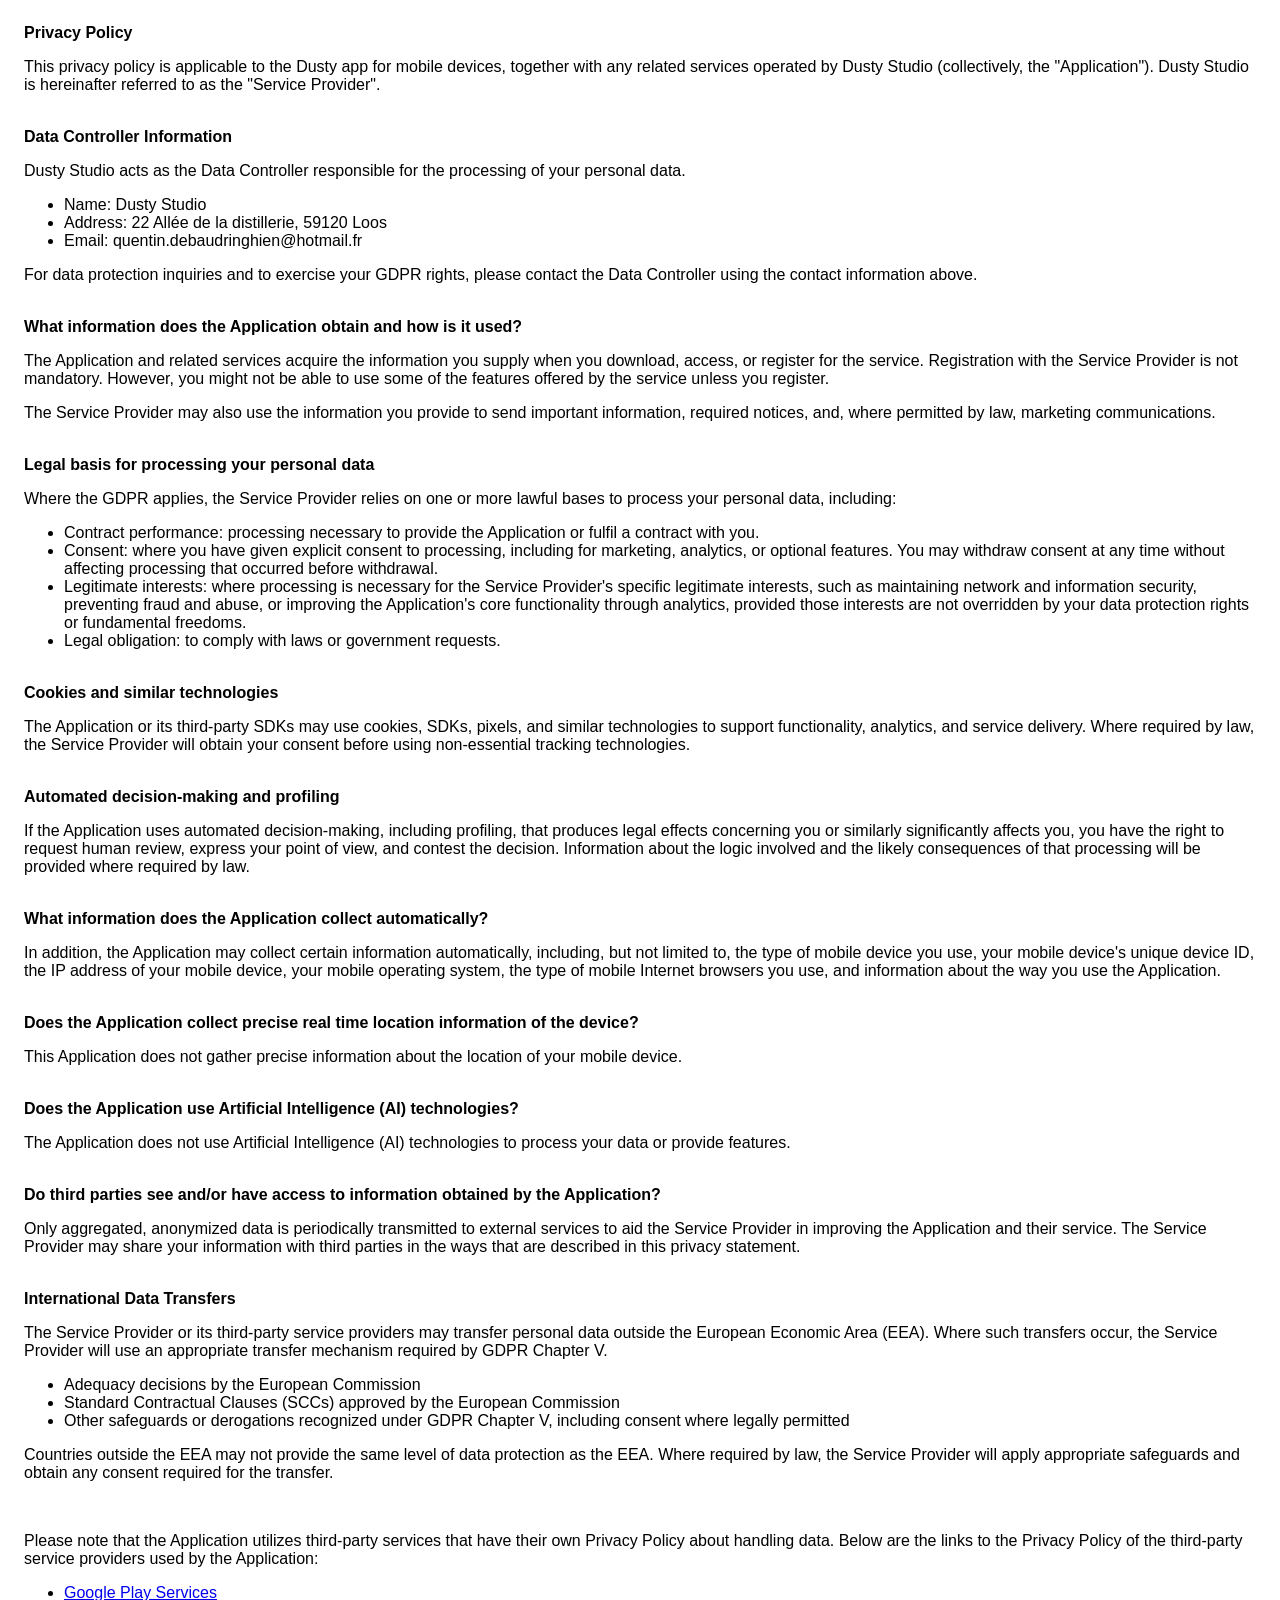
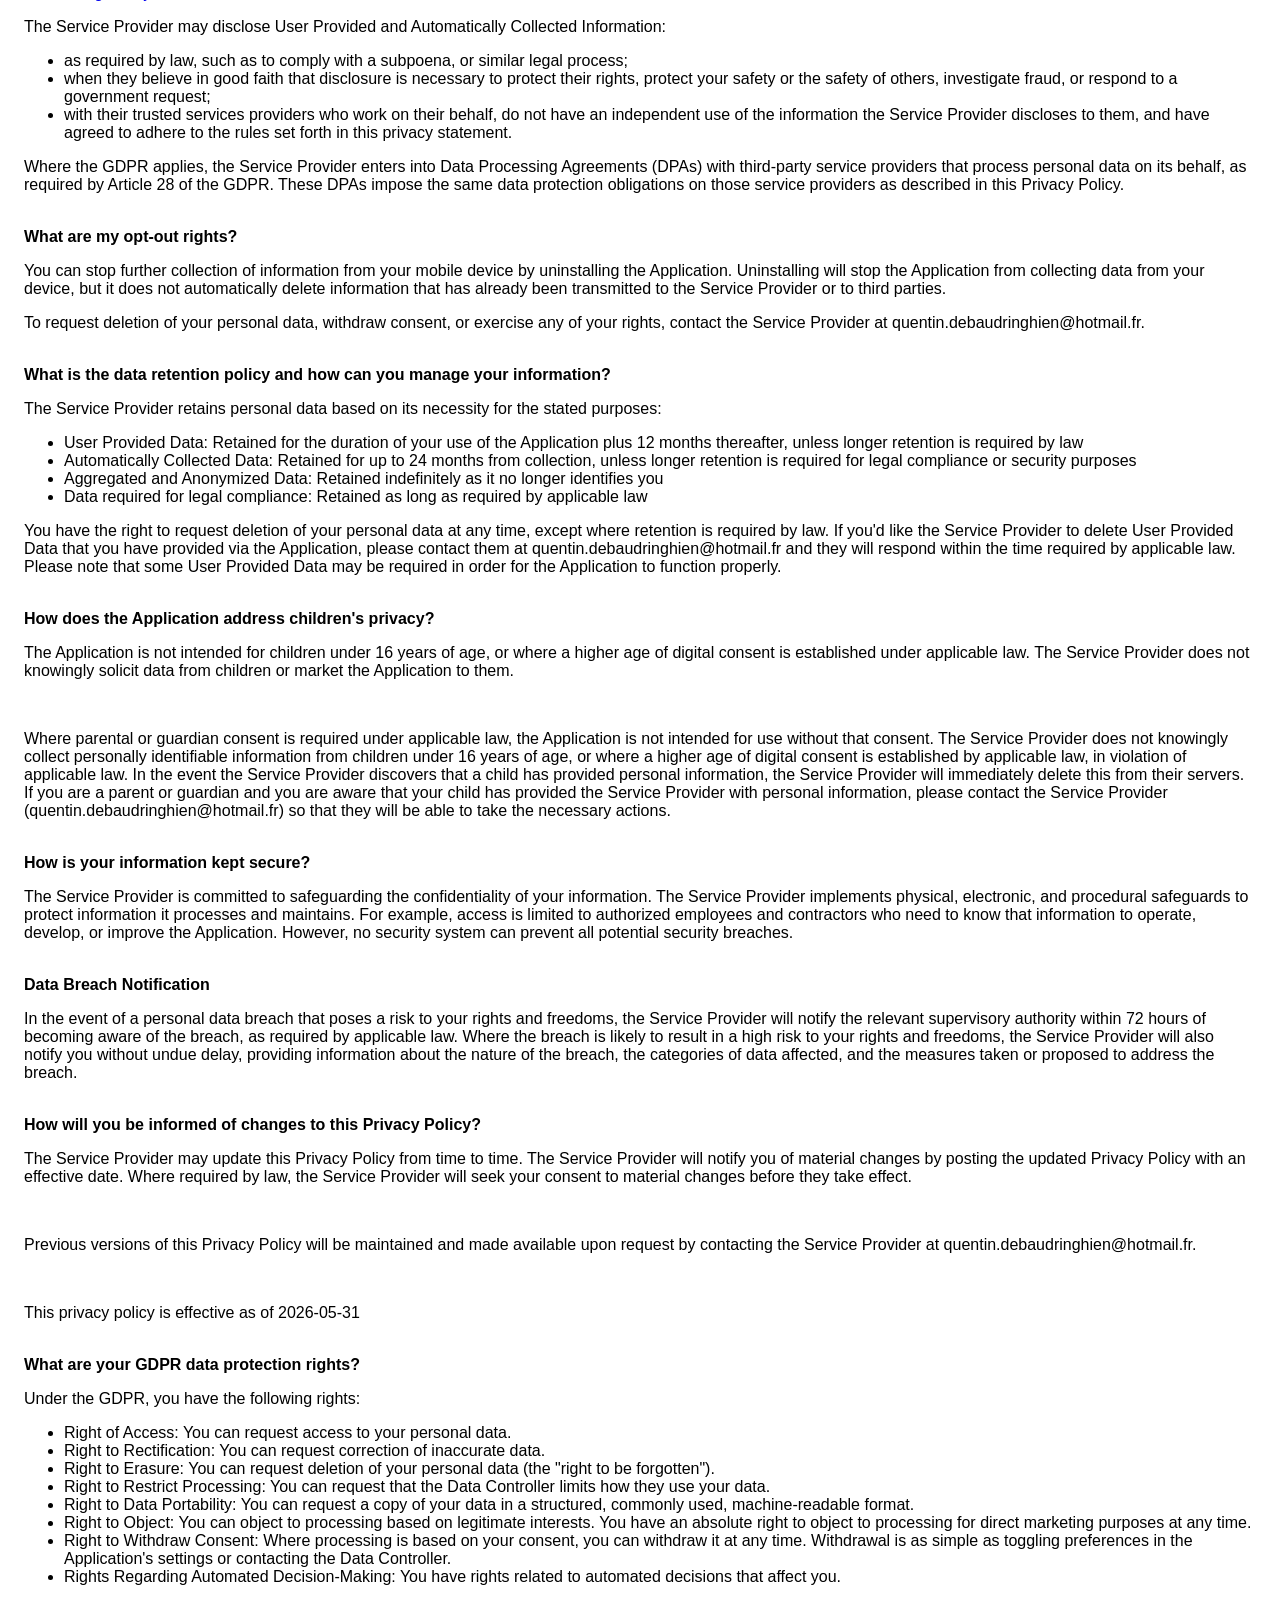
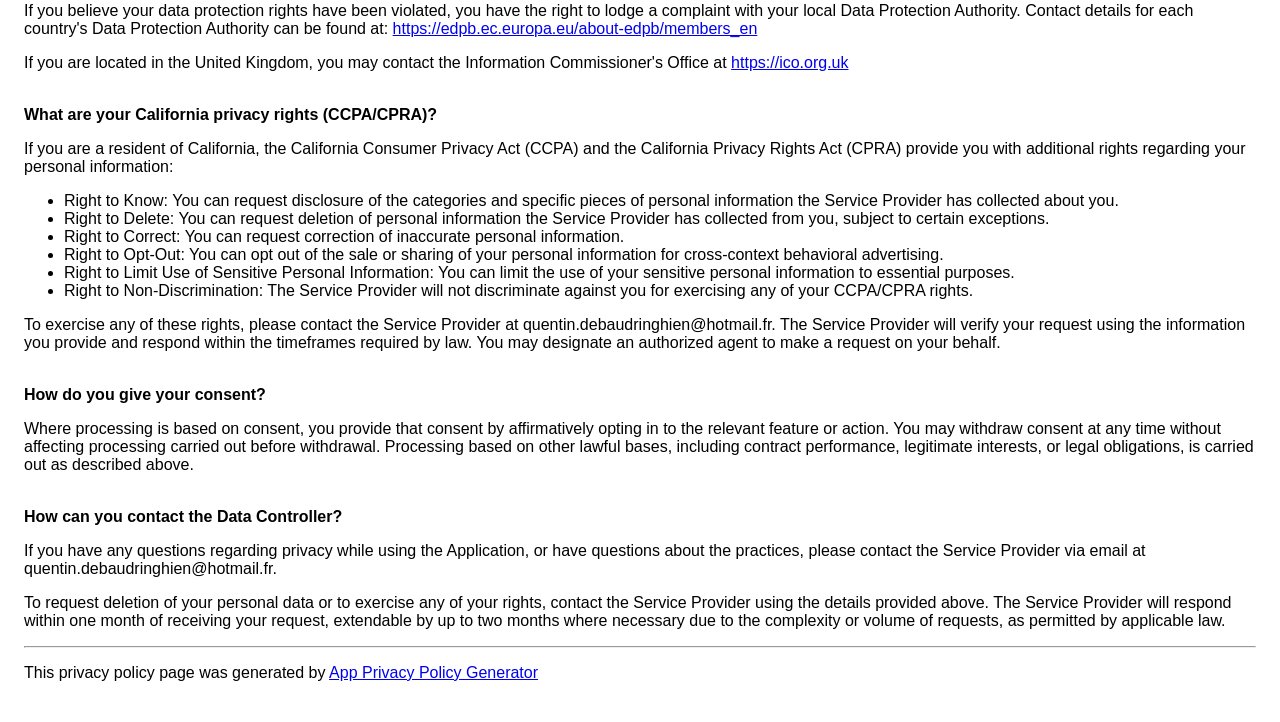
==== privacy-policy.html @ 0e3a7ab8 "Add privacy policy for Dusty app This file contains the privacy policy for the Dusty app, detailing " ====
<!DOCTYPE html>
    <html>
    <head>
      <meta charset='utf-8'>
      <meta name='viewport' content='width=device-width'>
      <title>Privacy Policy</title>
      <style> body { font-family: 'Helvetica Neue', Helvetica, Arial, sans-serif; padding:1em; } </style>
    </head>
    <body>
    <strong>Privacy Policy</strong><p>This privacy policy is applicable to the Dusty app for mobile devices, together with any related services operated by Dusty Studio (collectively, the "Application"). Dusty Studio is hereinafter referred to as the "Service Provider".</p><br><strong>Data Controller Information</strong><p>Dusty Studio acts as the Data Controller responsible for the processing of your personal data.</p><ul><li>Name: Dusty Studio</li><li>Address: 22 Allée de la distillerie, 59120 Loos</li><li>Email: quentin.debaudringhien@hotmail.fr</li></ul><p>For data protection inquiries and to exercise your GDPR rights, please contact the Data Controller using the contact information above.</p><!----><br><strong>What information does the Application obtain and how is it used?</strong><p>The Application and related services acquire the information you supply when you download, access, or register for the service. Registration with the Service Provider is not mandatory. However, you might not be able to use some of the features offered by the service unless you register.</p><p>The Service Provider may also use the information you provide to send important information, required notices, and, where permitted by law, marketing communications.</p><br><strong>Legal basis for processing your personal data</strong><p>Where the GDPR applies, the Service Provider relies on one or more lawful bases to process your personal data, including:</p><ul><li>Contract performance: processing necessary to provide the Application or fulfil a contract with you.</li><li>Consent: where you have given explicit consent to processing, including for marketing, analytics, or optional features. You may withdraw consent at any time without affecting processing that occurred before withdrawal.</li><li>Legitimate interests: where processing is necessary for the Service Provider's specific legitimate interests, such as maintaining network and information security, preventing fraud and abuse, or improving the Application's core functionality through analytics, provided those interests are not overridden by your data protection rights or fundamental freedoms.</li><li>Legal obligation: to comply with laws or government requests.</li></ul><br><strong>Cookies and similar technologies</strong><p>The Application or its third-party SDKs may use cookies, SDKs, pixels, and similar technologies to support functionality, analytics, and service delivery. Where required by law, the Service Provider will obtain your consent before using non-essential tracking technologies.</p><br><strong>Automated decision-making and profiling</strong><p>If the Application uses automated decision-making, including profiling, that produces legal effects concerning you or similarly significantly affects you, you have the right to request human review, express your point of view, and contest the decision. Information about the logic involved and the likely consequences of that processing will be provided where required by law.</p><br><strong>What information does the Application collect automatically?</strong><p>In addition, the Application may collect certain information automatically, including, but not limited to, the type of mobile device you use, your mobile device's unique device ID, the IP address of your mobile device, your mobile operating system, the type of mobile Internet browsers you use, and information about the way you use the Application.</p><br><strong>Does the Application collect precise real time location information of the device?</strong><p>This Application does not gather precise information about the location of your mobile device.</p><!----><br><strong>Does the Application use Artificial Intelligence (AI) technologies?</strong><p>The Application does not use Artificial Intelligence (AI) technologies to process your data or provide features.</p><!----><br><strong>Do third parties see and/or have access to information obtained by the Application?</strong><p>Only aggregated, anonymized data is periodically transmitted to external services to aid the Service Provider in improving the Application and their service. The Service Provider may share your information with third parties in the ways that are described in this privacy statement.</p><br><strong>International Data Transfers</strong><p>The Service Provider or its third-party service providers may transfer personal data outside the European Economic Area (EEA). Where such transfers occur, the Service Provider will use an appropriate transfer mechanism required by GDPR Chapter V.</p><ul><li>Adequacy decisions by the European Commission</li><li>Standard Contractual Clauses (SCCs) approved by the European Commission</li><li>Other safeguards or derogations recognized under GDPR Chapter V, including consent where legally permitted</li></ul><p>Countries outside the EEA may not provide the same level of data protection as the EEA. Where required by law, the Service Provider will apply appropriate safeguards and obtain any consent required for the transfer.</p><div><br><p>Please note that the Application utilizes third-party services that have their own Privacy Policy about handling data. Below are the links to the Privacy Policy of the third-party service providers used by the Application:</p><ul><li><a href="https://www.google.com/policies/privacy/" target="_blank" rel="noopener noreferrer">Google Play Services</a></li></ul></div><p>The Service Provider may disclose User Provided and Automatically Collected Information:</p><ul><li>as required by law, such as to comply with a subpoena, or similar legal process;</li><li>when they believe in good faith that disclosure is necessary to protect their rights, protect your safety or the safety of others, investigate fraud, or respond to a government request;</li><li>with their trusted services providers who work on their behalf, do not have an independent use of the information the Service Provider discloses to them, and have agreed to adhere to the rules set forth in this privacy statement.</li></ul><p></p><p>Where the GDPR applies, the Service Provider enters into Data Processing Agreements (DPAs) with third-party service providers that process personal data on its behalf, as required by Article 28 of the GDPR. These DPAs impose the same data protection obligations on those service providers as described in this Privacy Policy.</p><br><strong>What are my opt-out rights?</strong><div><p>You can stop further collection of information from your mobile device by uninstalling the Application. Uninstalling will stop the Application from collecting data from your device, but it does not automatically delete information that has already been transmitted to the Service Provider or to third parties.</p></div><!----><p>To request deletion of your personal data, withdraw consent, or exercise any of your rights, contact the Service Provider at quentin.debaudringhien@hotmail.fr.</p><br><strong>What is the data retention policy and how can you manage your information?</strong><p>The Service Provider retains personal data based on its necessity for the stated purposes:</p><ul><li>User Provided Data: Retained for the duration of your use of the Application plus 12 months thereafter, unless longer retention is required by law</li><li>Automatically Collected Data: Retained for up to 24 months from collection, unless longer retention is required for legal compliance or security purposes</li><li>Aggregated and Anonymized Data: Retained indefinitely as it no longer identifies you</li><li>Data required for legal compliance: Retained as long as required by applicable law</li></ul><p>You have the right to request deletion of your personal data at any time, except where retention is required by law. If you'd like the Service Provider to delete User Provided Data that you have provided via the Application, please contact them at quentin.debaudringhien@hotmail.fr and they will respond within the time required by applicable law. Please note that some User Provided Data may be required in order for the Application to function properly.</p><br><strong>How does the Application address children's privacy?</strong><p>The Application is not intended for children under 16 years of age, or where a higher age of digital consent is established under applicable law. The Service Provider does not knowingly solicit data from children or market the Application to them.</p><div><br><p>Where parental or guardian consent is required under applicable law, the Application is not intended for use without that consent. The Service Provider does not knowingly collect personally identifiable information from children under 16 years of age, or where a higher age of digital consent is established by applicable law, in violation of applicable law. In the event the Service Provider discovers that a child has provided personal information, the Service Provider will immediately delete this from their servers. If you are a parent or guardian and you are aware that your child has provided the Service Provider with personal information, please contact the Service Provider (quentin.debaudringhien@hotmail.fr) so that they will be able to take the necessary actions.</p></div><br><strong>How is your information kept secure?</strong><p>The Service Provider is committed to safeguarding the confidentiality of your information. The Service Provider implements physical, electronic, and procedural safeguards to protect information it processes and maintains. For example, access is limited to authorized employees and contractors who need to know that information to operate, develop, or improve the Application. However, no security system can prevent all potential security breaches.</p><br><strong>Data Breach Notification</strong><p>In the event of a personal data breach that poses a risk to your rights and freedoms, the Service Provider will notify the relevant supervisory authority within 72 hours of becoming aware of the breach, as required by applicable law. Where the breach is likely to result in a high risk to your rights and freedoms, the Service Provider will also notify you without undue delay, providing information about the nature of the breach, the categories of data affected, and the measures taken or proposed to address the breach.</p><br><strong>How will you be informed of changes to this Privacy Policy?</strong><p>The Service Provider may update this Privacy Policy from time to time. The Service Provider will notify you of material changes by posting the updated Privacy Policy with an effective date. Where required by law, the Service Provider will seek your consent to material changes before they take effect.</p><br><p>Previous versions of this Privacy Policy will be maintained and made available upon request by contacting the Service Provider at quentin.debaudringhien@hotmail.fr.</p><br><p>This privacy policy is effective as of 2026-05-31</p><br><strong>What are your GDPR data protection rights?</strong><p>Under the GDPR, you have the following rights:</p><ul><li>Right of Access: You can request access to your personal data.</li><li>Right to Rectification: You can request correction of inaccurate data.</li><li>Right to Erasure: You can request deletion of your personal data (the "right to be forgotten").</li><li>Right to Restrict Processing: You can request that the Data Controller limits how they use your data.</li><li>Right to Data Portability: You can request a copy of your data in a structured, commonly used, machine-readable format.</li><li>Right to Object: You can object to processing based on legitimate interests. You have an absolute right to object to processing for direct marketing purposes at any time.</li><li>Right to Withdraw Consent: Where processing is based on your consent, you can withdraw it at any time. Withdrawal is as simple as toggling preferences in the Application's settings or contacting the Data Controller.</li><li>Rights Regarding Automated Decision-Making: You have rights related to automated decisions that affect you.</li></ul><p>If you believe your data protection rights have been violated, you have the right to lodge a complaint with your local Data Protection Authority. Contact details for each country's Data Protection Authority can be found at: <a href="https://edpb.ec.europa.eu/about-edpb/members_en" target="_blank" rel="noopener noreferrer">https://edpb.ec.europa.eu/about-edpb/members_en</a></p><p>If you are located in the United Kingdom, you may contact the Information Commissioner's Office at <a href="https://ico.org.uk" target="_blank" rel="noopener noreferrer">https://ico.org.uk</a></p><br><strong>What are your California privacy rights (CCPA/CPRA)?</strong><p>If you are a resident of California, the California Consumer Privacy Act (CCPA) and the California Privacy Rights Act (CPRA) provide you with additional rights regarding your personal information:</p><ul><li>Right to Know: You can request disclosure of the categories and specific pieces of personal information the Service Provider has collected about you.</li><li>Right to Delete: You can request deletion of personal information the Service Provider has collected from you, subject to certain exceptions.</li><li>Right to Correct: You can request correction of inaccurate personal information.</li><li>Right to Opt-Out: You can opt out of the sale or sharing of your personal information for cross-context behavioral advertising.</li><li>Right to Limit Use of Sensitive Personal Information: You can limit the use of your sensitive personal information to essential purposes.</li><li>Right to Non-Discrimination: The Service Provider will not discriminate against you for exercising any of your CCPA/CPRA rights.</li></ul><p>To exercise any of these rights, please contact the Service Provider at quentin.debaudringhien@hotmail.fr. The Service Provider will verify your request using the information you provide and respond within the timeframes required by law. You may designate an authorized agent to make a request on your behalf.</p><br><strong>How do you give your consent?</strong><p>Where processing is based on consent, you provide that consent by affirmatively opting in to the relevant feature or action. You may withdraw consent at any time without affecting processing carried out before withdrawal. Processing based on other lawful bases, including contract performance, legitimate interests, or legal obligations, is carried out as described above.</p><br><strong>How can you contact the Data Controller?</strong><p>If you have any questions regarding privacy while using the Application, or have questions about the practices, please contact the Service Provider via email at quentin.debaudringhien@hotmail.fr.</p><p>To request deletion of your personal data or to exercise any of your rights, contact the Service Provider using the details provided above. The Service Provider will respond within one month of receiving your request, extendable by up to two months where necessary due to the complexity or volume of requests, as permitted by applicable law.</p><hr><p>This privacy policy page was generated by <a href="https://app-privacy-policy-generator.nisrulz.com/" target="_blank" rel="noopener noreferrer">App Privacy Policy Generator</a></p>
    </body>
    </html>
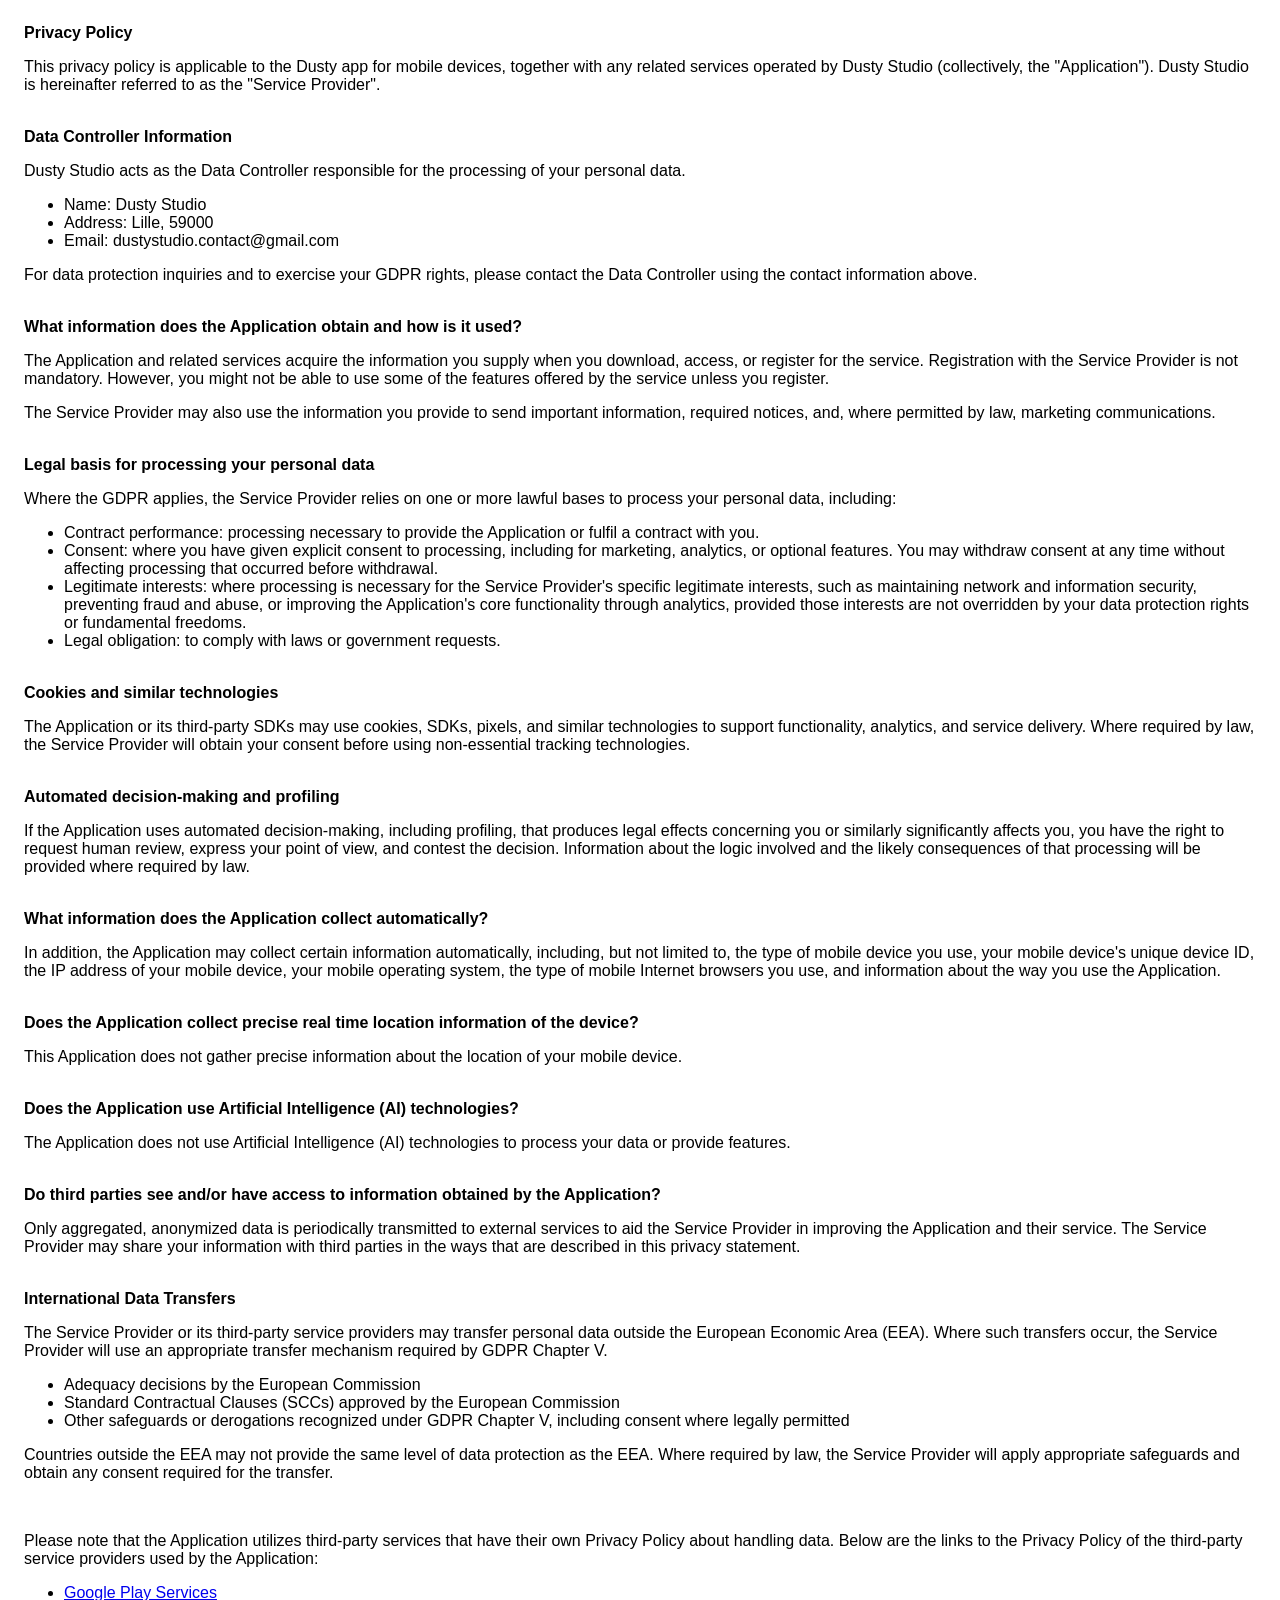
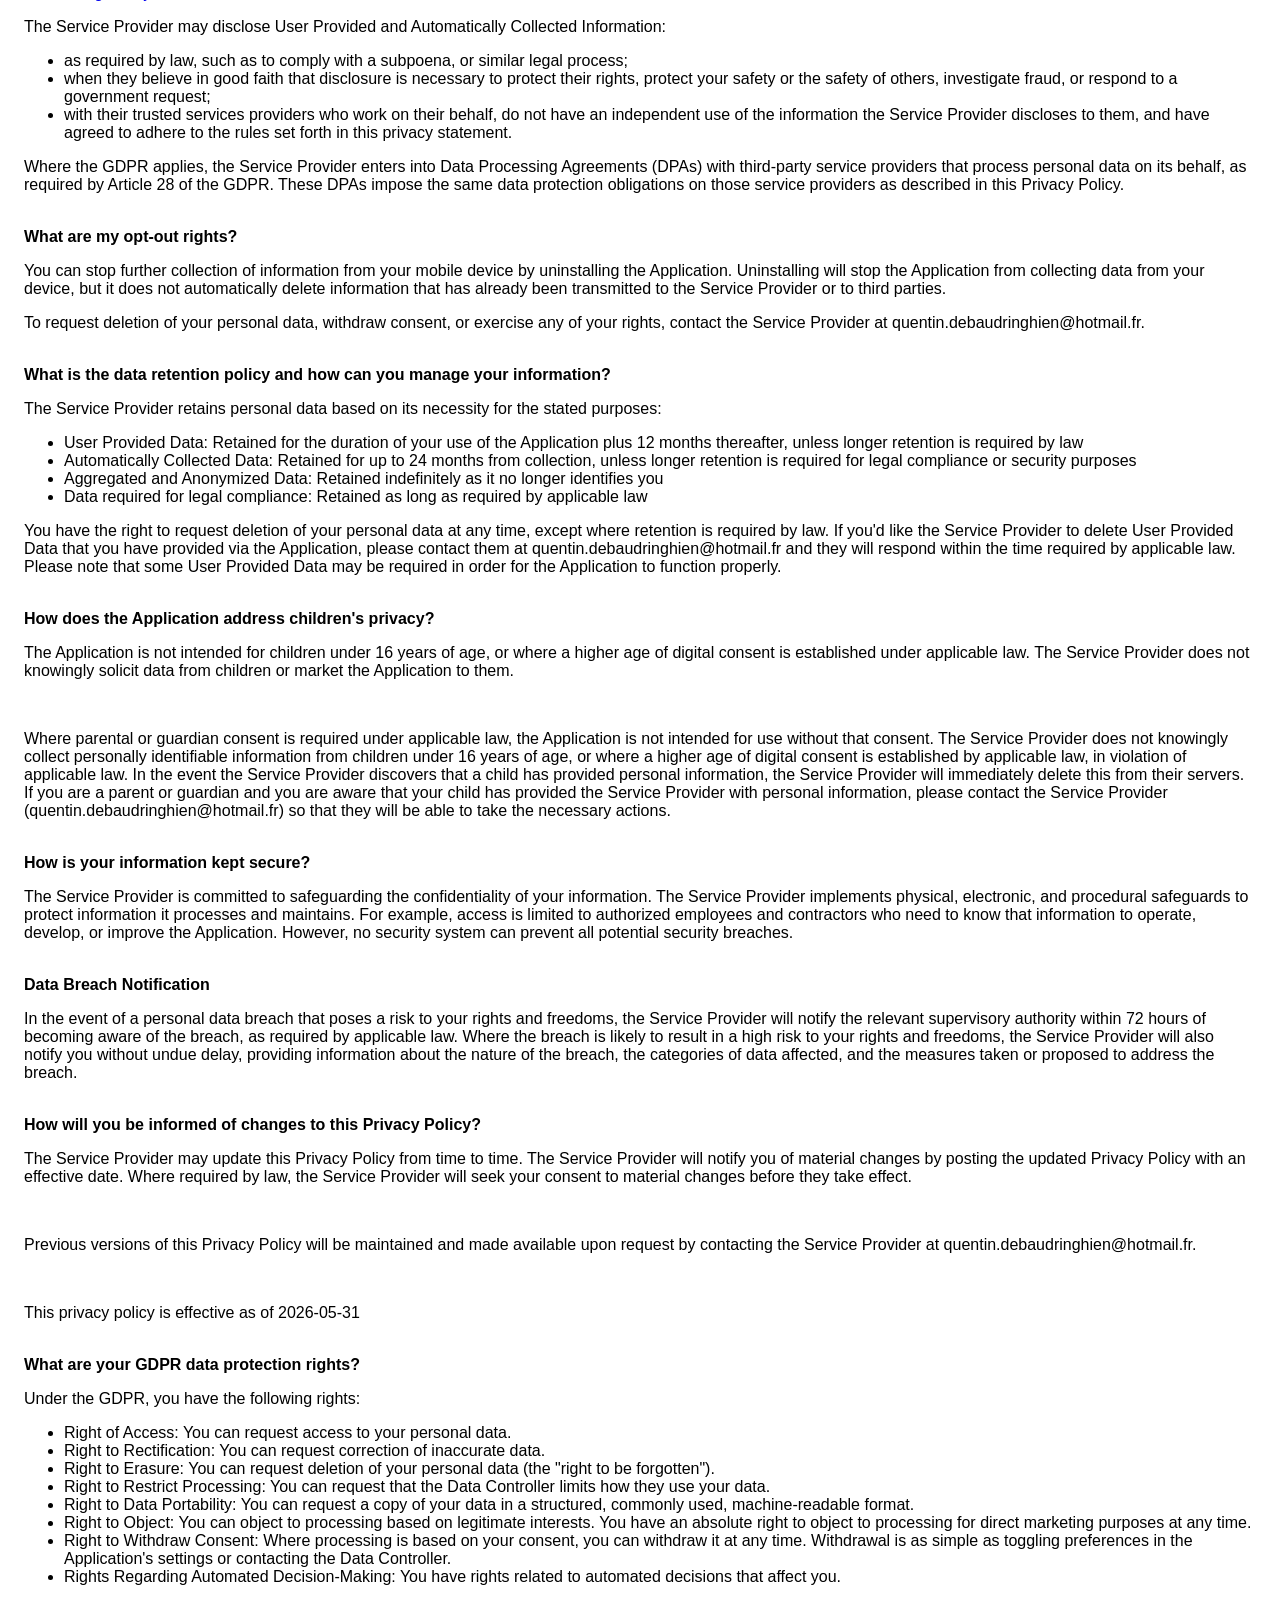
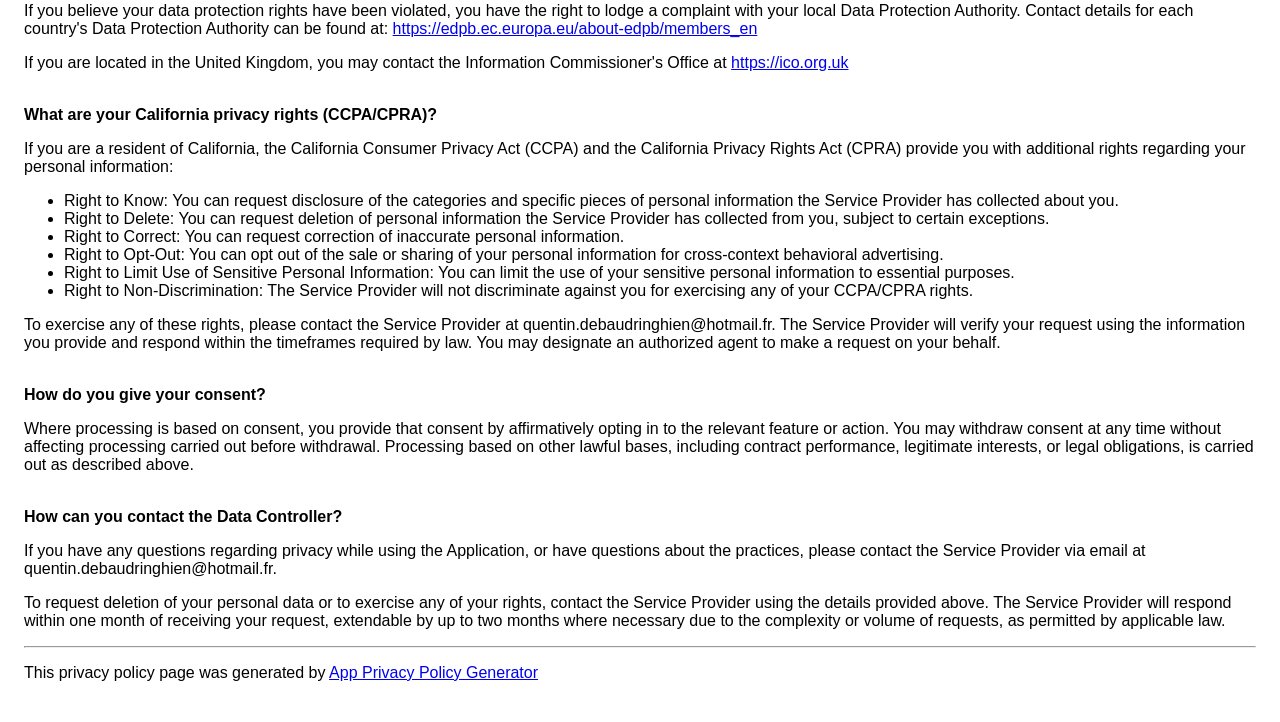
==== commit ad4cac23: "Update contact information in privacy policy" ====
--- a/privacy-policy.html
+++ b/privacy-policy.html
@@ -7,7 +7,7 @@
       <style> body { font-family: 'Helvetica Neue', Helvetica, Arial, sans-serif; padding:1em; } </style>
     </head>
     <body>
-    <strong>Privacy Policy</strong><p>This privacy policy is applicable to the Dusty app for mobile devices, together with any related services operated by Dusty Studio (collectively, the "Application"). Dusty Studio is hereinafter referred to as the "Service Provider".</p><br><strong>Data Controller Information</strong><p>Dusty Studio acts as the Data Controller responsible for the processing of your personal data.</p><ul><li>Name: Dusty Studio</li><li>Address: 22 Allée de la distillerie, 59120 Loos</li><li>Email: quentin.debaudringhien@hotmail.fr</li></ul><p>For data protection inquiries and to exercise your GDPR rights, please contact the Data Controller using the contact information above.</p><!----><br><strong>What information does the Application obtain and how is it used?</strong><p>The Application and related services acquire the information you supply when you download, access, or register for the service. Registration with the Service Provider is not mandatory. However, you might not be able to use some of the features offered by the service unless you register.</p><p>The Service Provider may also use the information you provide to send important information, required notices, and, where permitted by law, marketing communications.</p><br><strong>Legal basis for processing your personal data</strong><p>Where the GDPR applies, the Service Provider relies on one or more lawful bases to process your personal data, including:</p><ul><li>Contract performance: processing necessary to provide the Application or fulfil a contract with you.</li><li>Consent: where you have given explicit consent to processing, including for marketing, analytics, or optional features. You may withdraw consent at any time without affecting processing that occurred before withdrawal.</li><li>Legitimate interests: where processing is necessary for the Service Provider's specific legitimate interests, such as maintaining network and information security, preventing fraud and abuse, or improving the Application's core functionality through analytics, provided those interests are not overridden by your data protection rights or fundamental freedoms.</li><li>Legal obligation: to comply with laws or government requests.</li></ul><br><strong>Cookies and similar technologies</strong><p>The Application or its third-party SDKs may use cookies, SDKs, pixels, and similar technologies to support functionality, analytics, and service delivery. Where required by law, the Service Provider will obtain your consent before using non-essential tracking technologies.</p><br><strong>Automated decision-making and profiling</strong><p>If the Application uses automated decision-making, including profiling, that produces legal effects concerning you or similarly significantly affects you, you have the right to request human review, express your point of view, and contest the decision. Information about the logic involved and the likely consequences of that processing will be provided where required by law.</p><br><strong>What information does the Application collect automatically?</strong><p>In addition, the Application may collect certain information automatically, including, but not limited to, the type of mobile device you use, your mobile device's unique device ID, the IP address of your mobile device, your mobile operating system, the type of mobile Internet browsers you use, and information about the way you use the Application.</p><br><strong>Does the Application collect precise real time location information of the device?</strong><p>This Application does not gather precise information about the location of your mobile device.</p><!----><br><strong>Does the Application use Artificial Intelligence (AI) technologies?</strong><p>The Application does not use Artificial Intelligence (AI) technologies to process your data or provide features.</p><!----><br><strong>Do third parties see and/or have access to information obtained by the Application?</strong><p>Only aggregated, anonymized data is periodically transmitted to external services to aid the Service Provider in improving the Application and their service. The Service Provider may share your information with third parties in the ways that are described in this privacy statement.</p><br><strong>International Data Transfers</strong><p>The Service Provider or its third-party service providers may transfer personal data outside the European Economic Area (EEA). Where such transfers occur, the Service Provider will use an appropriate transfer mechanism required by GDPR Chapter V.</p><ul><li>Adequacy decisions by the European Commission</li><li>Standard Contractual Clauses (SCCs) approved by the European Commission</li><li>Other safeguards or derogations recognized under GDPR Chapter V, including consent where legally permitted</li></ul><p>Countries outside the EEA may not provide the same level of data protection as the EEA. Where required by law, the Service Provider will apply appropriate safeguards and obtain any consent required for the transfer.</p><div><br><p>Please note that the Application utilizes third-party services that have their own Privacy Policy about handling data. Below are the links to the Privacy Policy of the third-party service providers used by the Application:</p><ul><li><a href="https://www.google.com/policies/privacy/" target="_blank" rel="noopener noreferrer">Google Play Services</a></li></ul></div><p>The Service Provider may disclose User Provided and Automatically Collected Information:</p><ul><li>as required by law, such as to comply with a subpoena, or similar legal process;</li><li>when they believe in good faith that disclosure is necessary to protect their rights, protect your safety or the safety of others, investigate fraud, or respond to a government request;</li><li>with their trusted services providers who work on their behalf, do not have an independent use of the information the Service Provider discloses to them, and have agreed to adhere to the rules set forth in this privacy statement.</li></ul><p></p><p>Where the GDPR applies, the Service Provider enters into Data Processing Agreements (DPAs) with third-party service providers that process personal data on its behalf, as required by Article 28 of the GDPR. These DPAs impose the same data protection obligations on those service providers as described in this Privacy Policy.</p><br><strong>What are my opt-out rights?</strong><div><p>You can stop further collection of information from your mobile device by uninstalling the Application. Uninstalling will stop the Application from collecting data from your device, but it does not automatically delete information that has already been transmitted to the Service Provider or to third parties.</p></div><!----><p>To request deletion of your personal data, withdraw consent, or exercise any of your rights, contact the Service Provider at quentin.debaudringhien@hotmail.fr.</p><br><strong>What is the data retention policy and how can you manage your information?</strong><p>The Service Provider retains personal data based on its necessity for the stated purposes:</p><ul><li>User Provided Data: Retained for the duration of your use of the Application plus 12 months thereafter, unless longer retention is required by law</li><li>Automatically Collected Data: Retained for up to 24 months from collection, unless longer retention is required for legal compliance or security purposes</li><li>Aggregated and Anonymized Data: Retained indefinitely as it no longer identifies you</li><li>Data required for legal compliance: Retained as long as required by applicable law</li></ul><p>You have the right to request deletion of your personal data at any time, except where retention is required by law. If you'd like the Service Provider to delete User Provided Data that you have provided via the Application, please contact them at quentin.debaudringhien@hotmail.fr and they will respond within the time required by applicable law. Please note that some User Provided Data may be required in order for the Application to function properly.</p><br><strong>How does the Application address children's privacy?</strong><p>The Application is not intended for children under 16 years of age, or where a higher age of digital consent is established under applicable law. The Service Provider does not knowingly solicit data from children or market the Application to them.</p><div><br><p>Where parental or guardian consent is required under applicable law, the Application is not intended for use without that consent. The Service Provider does not knowingly collect personally identifiable information from children under 16 years of age, or where a higher age of digital consent is established by applicable law, in violation of applicable law. In the event the Service Provider discovers that a child has provided personal information, the Service Provider will immediately delete this from their servers. If you are a parent or guardian and you are aware that your child has provided the Service Provider with personal information, please contact the Service Provider (quentin.debaudringhien@hotmail.fr) so that they will be able to take the necessary actions.</p></div><br><strong>How is your information kept secure?</strong><p>The Service Provider is committed to safeguarding the confidentiality of your information. The Service Provider implements physical, electronic, and procedural safeguards to protect information it processes and maintains. For example, access is limited to authorized employees and contractors who need to know that information to operate, develop, or improve the Application. However, no security system can prevent all potential security breaches.</p><br><strong>Data Breach Notification</strong><p>In the event of a personal data breach that poses a risk to your rights and freedoms, the Service Provider will notify the relevant supervisory authority within 72 hours of becoming aware of the breach, as required by applicable law. Where the breach is likely to result in a high risk to your rights and freedoms, the Service Provider will also notify you without undue delay, providing information about the nature of the breach, the categories of data affected, and the measures taken or proposed to address the breach.</p><br><strong>How will you be informed of changes to this Privacy Policy?</strong><p>The Service Provider may update this Privacy Policy from time to time. The Service Provider will notify you of material changes by posting the updated Privacy Policy with an effective date. Where required by law, the Service Provider will seek your consent to material changes before they take effect.</p><br><p>Previous versions of this Privacy Policy will be maintained and made available upon request by contacting the Service Provider at quentin.debaudringhien@hotmail.fr.</p><br><p>This privacy policy is effective as of 2026-05-31</p><br><strong>What are your GDPR data protection rights?</strong><p>Under the GDPR, you have the following rights:</p><ul><li>Right of Access: You can request access to your personal data.</li><li>Right to Rectification: You can request correction of inaccurate data.</li><li>Right to Erasure: You can request deletion of your personal data (the "right to be forgotten").</li><li>Right to Restrict Processing: You can request that the Data Controller limits how they use your data.</li><li>Right to Data Portability: You can request a copy of your data in a structured, commonly used, machine-readable format.</li><li>Right to Object: You can object to processing based on legitimate interests. You have an absolute right to object to processing for direct marketing purposes at any time.</li><li>Right to Withdraw Consent: Where processing is based on your consent, you can withdraw it at any time. Withdrawal is as simple as toggling preferences in the Application's settings or contacting the Data Controller.</li><li>Rights Regarding Automated Decision-Making: You have rights related to automated decisions that affect you.</li></ul><p>If you believe your data protection rights have been violated, you have the right to lodge a complaint with your local Data Protection Authority. Contact details for each country's Data Protection Authority can be found at: <a href="https://edpb.ec.europa.eu/about-edpb/members_en" target="_blank" rel="noopener noreferrer">https://edpb.ec.europa.eu/about-edpb/members_en</a></p><p>If you are located in the United Kingdom, you may contact the Information Commissioner's Office at <a href="https://ico.org.uk" target="_blank" rel="noopener noreferrer">https://ico.org.uk</a></p><br><strong>What are your California privacy rights (CCPA/CPRA)?</strong><p>If you are a resident of California, the California Consumer Privacy Act (CCPA) and the California Privacy Rights Act (CPRA) provide you with additional rights regarding your personal information:</p><ul><li>Right to Know: You can request disclosure of the categories and specific pieces of personal information the Service Provider has collected about you.</li><li>Right to Delete: You can request deletion of personal information the Service Provider has collected from you, subject to certain exceptions.</li><li>Right to Correct: You can request correction of inaccurate personal information.</li><li>Right to Opt-Out: You can opt out of the sale or sharing of your personal information for cross-context behavioral advertising.</li><li>Right to Limit Use of Sensitive Personal Information: You can limit the use of your sensitive personal information to essential purposes.</li><li>Right to Non-Discrimination: The Service Provider will not discriminate against you for exercising any of your CCPA/CPRA rights.</li></ul><p>To exercise any of these rights, please contact the Service Provider at quentin.debaudringhien@hotmail.fr. The Service Provider will verify your request using the information you provide and respond within the timeframes required by law. You may designate an authorized agent to make a request on your behalf.</p><br><strong>How do you give your consent?</strong><p>Where processing is based on consent, you provide that consent by affirmatively opting in to the relevant feature or action. You may withdraw consent at any time without affecting processing carried out before withdrawal. Processing based on other lawful bases, including contract performance, legitimate interests, or legal obligations, is carried out as described above.</p><br><strong>How can you contact the Data Controller?</strong><p>If you have any questions regarding privacy while using the Application, or have questions about the practices, please contact the Service Provider via email at quentin.debaudringhien@hotmail.fr.</p><p>To request deletion of your personal data or to exercise any of your rights, contact the Service Provider using the details provided above. The Service Provider will respond within one month of receiving your request, extendable by up to two months where necessary due to the complexity or volume of requests, as permitted by applicable law.</p><hr><p>This privacy policy page was generated by <a href="https://app-privacy-policy-generator.nisrulz.com/" target="_blank" rel="noopener noreferrer">App Privacy Policy Generator</a></p>
+    <strong>Privacy Policy</strong><p>This privacy policy is applicable to the Dusty app for mobile devices, together with any related services operated by Dusty Studio (collectively, the "Application"). Dusty Studio is hereinafter referred to as the "Service Provider".</p><br><strong>Data Controller Information</strong><p>Dusty Studio acts as the Data Controller responsible for the processing of your personal data.</p><ul><li>Name: Dusty Studio</li><li>Address: Lille, 59000</li><li>Email: dustystudio.contact@gmail.com</li></ul><p>For data protection inquiries and to exercise your GDPR rights, please contact the Data Controller using the contact information above.</p><!----><br><strong>What information does the Application obtain and how is it used?</strong><p>The Application and related services acquire the information you supply when you download, access, or register for the service. Registration with the Service Provider is not mandatory. However, you might not be able to use some of the features offered by the service unless you register.</p><p>The Service Provider may also use the information you provide to send important information, required notices, and, where permitted by law, marketing communications.</p><br><strong>Legal basis for processing your personal data</strong><p>Where the GDPR applies, the Service Provider relies on one or more lawful bases to process your personal data, including:</p><ul><li>Contract performance: processing necessary to provide the Application or fulfil a contract with you.</li><li>Consent: where you have given explicit consent to processing, including for marketing, analytics, or optional features. You may withdraw consent at any time without affecting processing that occurred before withdrawal.</li><li>Legitimate interests: where processing is necessary for the Service Provider's specific legitimate interests, such as maintaining network and information security, preventing fraud and abuse, or improving the Application's core functionality through analytics, provided those interests are not overridden by your data protection rights or fundamental freedoms.</li><li>Legal obligation: to comply with laws or government requests.</li></ul><br><strong>Cookies and similar technologies</strong><p>The Application or its third-party SDKs may use cookies, SDKs, pixels, and similar technologies to support functionality, analytics, and service delivery. Where required by law, the Service Provider will obtain your consent before using non-essential tracking technologies.</p><br><strong>Automated decision-making and profiling</strong><p>If the Application uses automated decision-making, including profiling, that produces legal effects concerning you or similarly significantly affects you, you have the right to request human review, express your point of view, and contest the decision. Information about the logic involved and the likely consequences of that processing will be provided where required by law.</p><br><strong>What information does the Application collect automatically?</strong><p>In addition, the Application may collect certain information automatically, including, but not limited to, the type of mobile device you use, your mobile device's unique device ID, the IP address of your mobile device, your mobile operating system, the type of mobile Internet browsers you use, and information about the way you use the Application.</p><br><strong>Does the Application collect precise real time location information of the device?</strong><p>This Application does not gather precise information about the location of your mobile device.</p><!----><br><strong>Does the Application use Artificial Intelligence (AI) technologies?</strong><p>The Application does not use Artificial Intelligence (AI) technologies to process your data or provide features.</p><!----><br><strong>Do third parties see and/or have access to information obtained by the Application?</strong><p>Only aggregated, anonymized data is periodically transmitted to external services to aid the Service Provider in improving the Application and their service. The Service Provider may share your information with third parties in the ways that are described in this privacy statement.</p><br><strong>International Data Transfers</strong><p>The Service Provider or its third-party service providers may transfer personal data outside the European Economic Area (EEA). Where such transfers occur, the Service Provider will use an appropriate transfer mechanism required by GDPR Chapter V.</p><ul><li>Adequacy decisions by the European Commission</li><li>Standard Contractual Clauses (SCCs) approved by the European Commission</li><li>Other safeguards or derogations recognized under GDPR Chapter V, including consent where legally permitted</li></ul><p>Countries outside the EEA may not provide the same level of data protection as the EEA. Where required by law, the Service Provider will apply appropriate safeguards and obtain any consent required for the transfer.</p><div><br><p>Please note that the Application utilizes third-party services that have their own Privacy Policy about handling data. Below are the links to the Privacy Policy of the third-party service providers used by the Application:</p><ul><li><a href="https://www.google.com/policies/privacy/" target="_blank" rel="noopener noreferrer">Google Play Services</a></li></ul></div><p>The Service Provider may disclose User Provided and Automatically Collected Information:</p><ul><li>as required by law, such as to comply with a subpoena, or similar legal process;</li><li>when they believe in good faith that disclosure is necessary to protect their rights, protect your safety or the safety of others, investigate fraud, or respond to a government request;</li><li>with their trusted services providers who work on their behalf, do not have an independent use of the information the Service Provider discloses to them, and have agreed to adhere to the rules set forth in this privacy statement.</li></ul><p></p><p>Where the GDPR applies, the Service Provider enters into Data Processing Agreements (DPAs) with third-party service providers that process personal data on its behalf, as required by Article 28 of the GDPR. These DPAs impose the same data protection obligations on those service providers as described in this Privacy Policy.</p><br><strong>What are my opt-out rights?</strong><div><p>You can stop further collection of information from your mobile device by uninstalling the Application. Uninstalling will stop the Application from collecting data from your device, but it does not automatically delete information that has already been transmitted to the Service Provider or to third parties.</p></div><!----><p>To request deletion of your personal data, withdraw consent, or exercise any of your rights, contact the Service Provider at quentin.debaudringhien@hotmail.fr.</p><br><strong>What is the data retention policy and how can you manage your information?</strong><p>The Service Provider retains personal data based on its necessity for the stated purposes:</p><ul><li>User Provided Data: Retained for the duration of your use of the Application plus 12 months thereafter, unless longer retention is required by law</li><li>Automatically Collected Data: Retained for up to 24 months from collection, unless longer retention is required for legal compliance or security purposes</li><li>Aggregated and Anonymized Data: Retained indefinitely as it no longer identifies you</li><li>Data required for legal compliance: Retained as long as required by applicable law</li></ul><p>You have the right to request deletion of your personal data at any time, except where retention is required by law. If you'd like the Service Provider to delete User Provided Data that you have provided via the Application, please contact them at quentin.debaudringhien@hotmail.fr and they will respond within the time required by applicable law. Please note that some User Provided Data may be required in order for the Application to function properly.</p><br><strong>How does the Application address children's privacy?</strong><p>The Application is not intended for children under 16 years of age, or where a higher age of digital consent is established under applicable law. The Service Provider does not knowingly solicit data from children or market the Application to them.</p><div><br><p>Where parental or guardian consent is required under applicable law, the Application is not intended for use without that consent. The Service Provider does not knowingly collect personally identifiable information from children under 16 years of age, or where a higher age of digital consent is established by applicable law, in violation of applicable law. In the event the Service Provider discovers that a child has provided personal information, the Service Provider will immediately delete this from their servers. If you are a parent or guardian and you are aware that your child has provided the Service Provider with personal information, please contact the Service Provider (quentin.debaudringhien@hotmail.fr) so that they will be able to take the necessary actions.</p></div><br><strong>How is your information kept secure?</strong><p>The Service Provider is committed to safeguarding the confidentiality of your information. The Service Provider implements physical, electronic, and procedural safeguards to protect information it processes and maintains. For example, access is limited to authorized employees and contractors who need to know that information to operate, develop, or improve the Application. However, no security system can prevent all potential security breaches.</p><br><strong>Data Breach Notification</strong><p>In the event of a personal data breach that poses a risk to your rights and freedoms, the Service Provider will notify the relevant supervisory authority within 72 hours of becoming aware of the breach, as required by applicable law. Where the breach is likely to result in a high risk to your rights and freedoms, the Service Provider will also notify you without undue delay, providing information about the nature of the breach, the categories of data affected, and the measures taken or proposed to address the breach.</p><br><strong>How will you be informed of changes to this Privacy Policy?</strong><p>The Service Provider may update this Privacy Policy from time to time. The Service Provider will notify you of material changes by posting the updated Privacy Policy with an effective date. Where required by law, the Service Provider will seek your consent to material changes before they take effect.</p><br><p>Previous versions of this Privacy Policy will be maintained and made available upon request by contacting the Service Provider at quentin.debaudringhien@hotmail.fr.</p><br><p>This privacy policy is effective as of 2026-05-31</p><br><strong>What are your GDPR data protection rights?</strong><p>Under the GDPR, you have the following rights:</p><ul><li>Right of Access: You can request access to your personal data.</li><li>Right to Rectification: You can request correction of inaccurate data.</li><li>Right to Erasure: You can request deletion of your personal data (the "right to be forgotten").</li><li>Right to Restrict Processing: You can request that the Data Controller limits how they use your data.</li><li>Right to Data Portability: You can request a copy of your data in a structured, commonly used, machine-readable format.</li><li>Right to Object: You can object to processing based on legitimate interests. You have an absolute right to object to processing for direct marketing purposes at any time.</li><li>Right to Withdraw Consent: Where processing is based on your consent, you can withdraw it at any time. Withdrawal is as simple as toggling preferences in the Application's settings or contacting the Data Controller.</li><li>Rights Regarding Automated Decision-Making: You have rights related to automated decisions that affect you.</li></ul><p>If you believe your data protection rights have been violated, you have the right to lodge a complaint with your local Data Protection Authority. Contact details for each country's Data Protection Authority can be found at: <a href="https://edpb.ec.europa.eu/about-edpb/members_en" target="_blank" rel="noopener noreferrer">https://edpb.ec.europa.eu/about-edpb/members_en</a></p><p>If you are located in the United Kingdom, you may contact the Information Commissioner's Office at <a href="https://ico.org.uk" target="_blank" rel="noopener noreferrer">https://ico.org.uk</a></p><br><strong>What are your California privacy rights (CCPA/CPRA)?</strong><p>If you are a resident of California, the California Consumer Privacy Act (CCPA) and the California Privacy Rights Act (CPRA) provide you with additional rights regarding your personal information:</p><ul><li>Right to Know: You can request disclosure of the categories and specific pieces of personal information the Service Provider has collected about you.</li><li>Right to Delete: You can request deletion of personal information the Service Provider has collected from you, subject to certain exceptions.</li><li>Right to Correct: You can request correction of inaccurate personal information.</li><li>Right to Opt-Out: You can opt out of the sale or sharing of your personal information for cross-context behavioral advertising.</li><li>Right to Limit Use of Sensitive Personal Information: You can limit the use of your sensitive personal information to essential purposes.</li><li>Right to Non-Discrimination: The Service Provider will not discriminate against you for exercising any of your CCPA/CPRA rights.</li></ul><p>To exercise any of these rights, please contact the Service Provider at quentin.debaudringhien@hotmail.fr. The Service Provider will verify your request using the information you provide and respond within the timeframes required by law. You may designate an authorized agent to make a request on your behalf.</p><br><strong>How do you give your consent?</strong><p>Where processing is based on consent, you provide that consent by affirmatively opting in to the relevant feature or action. You may withdraw consent at any time without affecting processing carried out before withdrawal. Processing based on other lawful bases, including contract performance, legitimate interests, or legal obligations, is carried out as described above.</p><br><strong>How can you contact the Data Controller?</strong><p>If you have any questions regarding privacy while using the Application, or have questions about the practices, please contact the Service Provider via email at quentin.debaudringhien@hotmail.fr.</p><p>To request deletion of your personal data or to exercise any of your rights, contact the Service Provider using the details provided above. The Service Provider will respond within one month of receiving your request, extendable by up to two months where necessary due to the complexity or volume of requests, as permitted by applicable law.</p><hr><p>This privacy policy page was generated by <a href="https://app-privacy-policy-generator.nisrulz.com/" target="_blank" rel="noopener noreferrer">App Privacy Policy Generator</a></p>
     </body>
     </html>
       
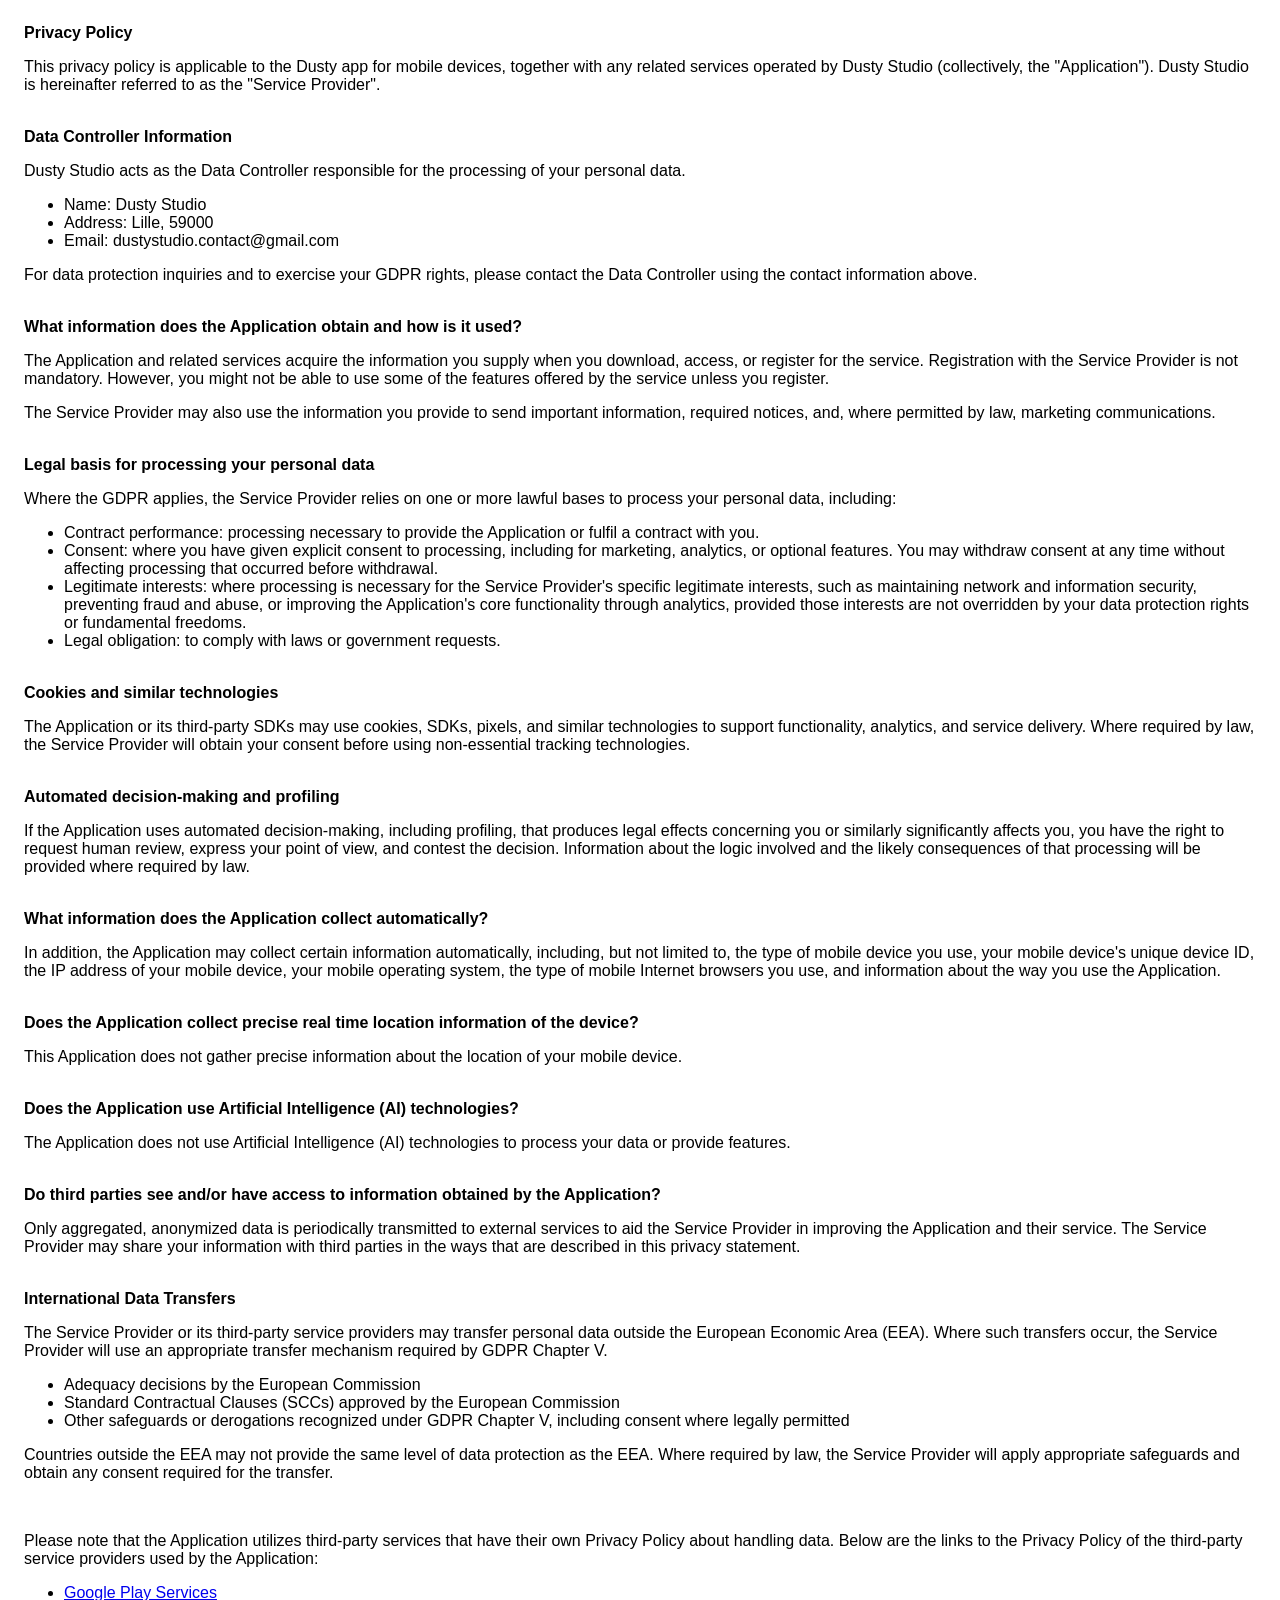
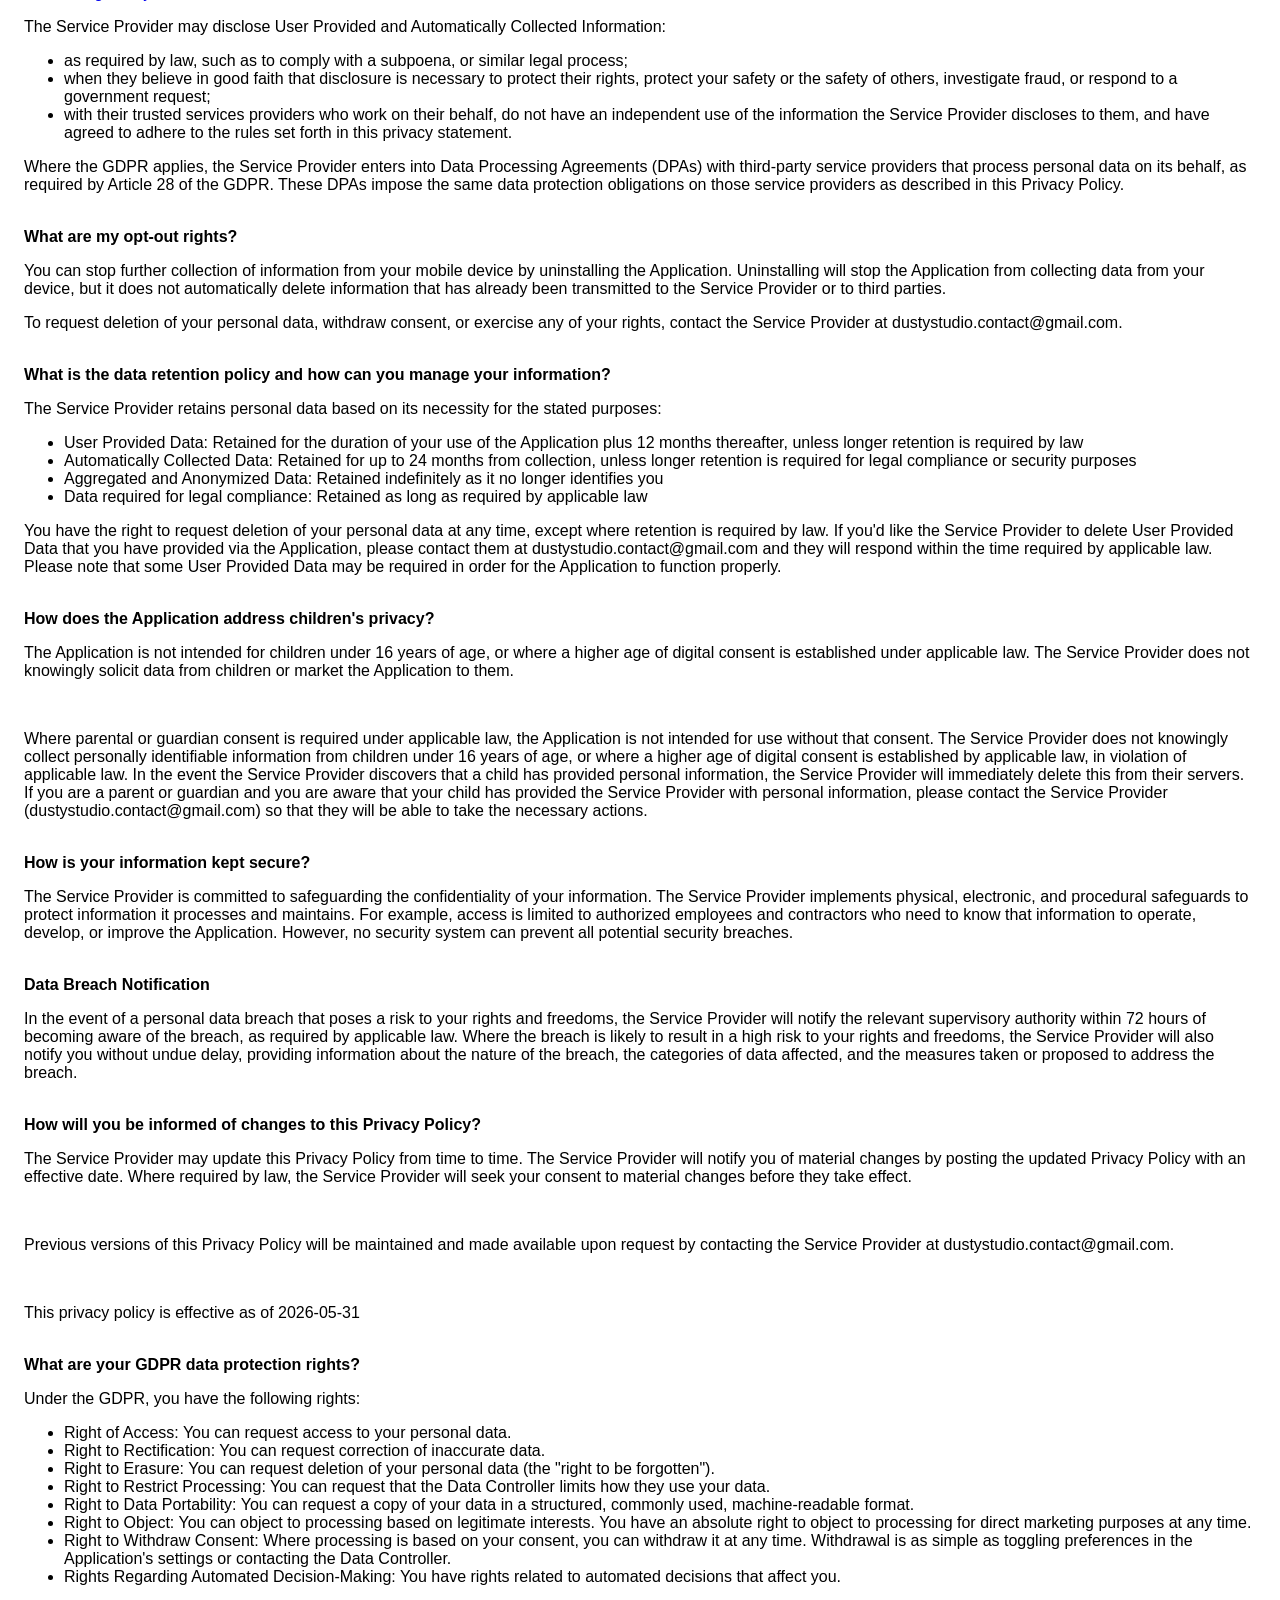
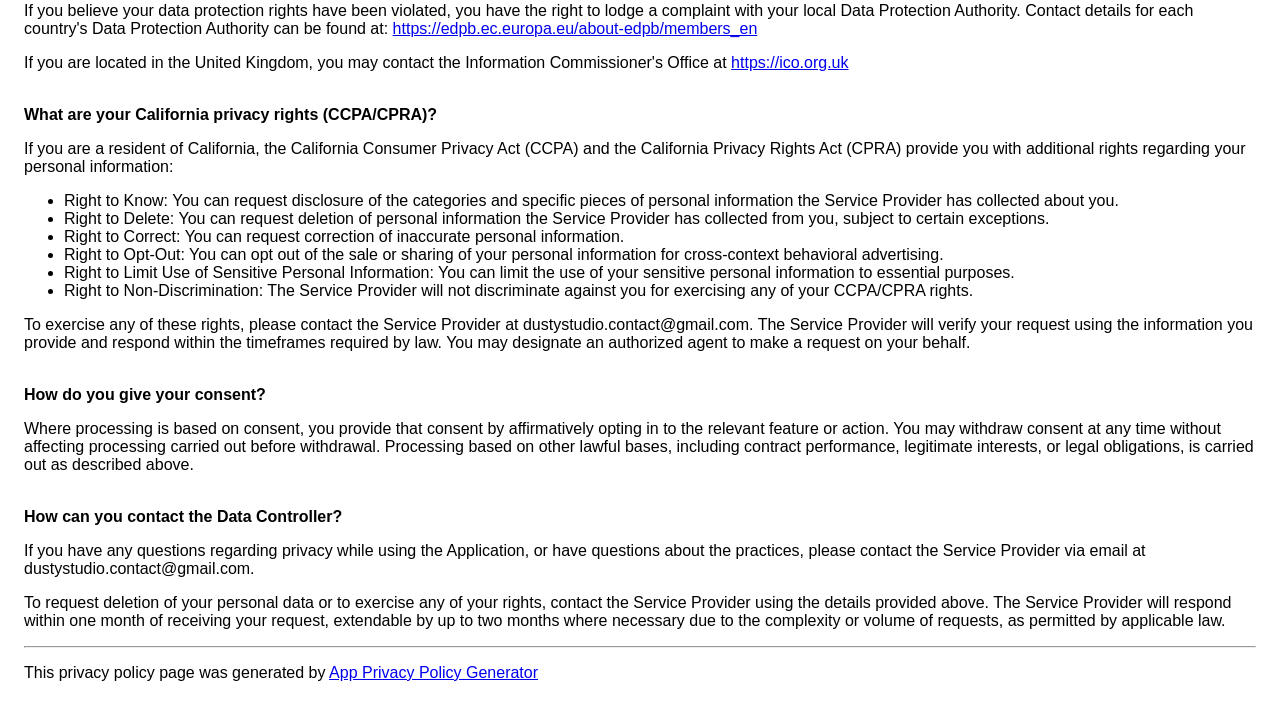
==== commit 6163c2ba: "Update privacy policy content and formatting" ====
--- a/privacy-policy.html
+++ b/privacy-policy.html
@@ -7,7 +7,7 @@
       <style> body { font-family: 'Helvetica Neue', Helvetica, Arial, sans-serif; padding:1em; } </style>
     </head>
     <body>
-    <strong>Privacy Policy</strong><p>This privacy policy is applicable to the Dusty app for mobile devices, together with any related services operated by Dusty Studio (collectively, the "Application"). Dusty Studio is hereinafter referred to as the "Service Provider".</p><br><strong>Data Controller Information</strong><p>Dusty Studio acts as the Data Controller responsible for the processing of your personal data.</p><ul><li>Name: Dusty Studio</li><li>Address: Lille, 59000</li><li>Email: dustystudio.contact@gmail.com</li></ul><p>For data protection inquiries and to exercise your GDPR rights, please contact the Data Controller using the contact information above.</p><!----><br><strong>What information does the Application obtain and how is it used?</strong><p>The Application and related services acquire the information you supply when you download, access, or register for the service. Registration with the Service Provider is not mandatory. However, you might not be able to use some of the features offered by the service unless you register.</p><p>The Service Provider may also use the information you provide to send important information, required notices, and, where permitted by law, marketing communications.</p><br><strong>Legal basis for processing your personal data</strong><p>Where the GDPR applies, the Service Provider relies on one or more lawful bases to process your personal data, including:</p><ul><li>Contract performance: processing necessary to provide the Application or fulfil a contract with you.</li><li>Consent: where you have given explicit consent to processing, including for marketing, analytics, or optional features. You may withdraw consent at any time without affecting processing that occurred before withdrawal.</li><li>Legitimate interests: where processing is necessary for the Service Provider's specific legitimate interests, such as maintaining network and information security, preventing fraud and abuse, or improving the Application's core functionality through analytics, provided those interests are not overridden by your data protection rights or fundamental freedoms.</li><li>Legal obligation: to comply with laws or government requests.</li></ul><br><strong>Cookies and similar technologies</strong><p>The Application or its third-party SDKs may use cookies, SDKs, pixels, and similar technologies to support functionality, analytics, and service delivery. Where required by law, the Service Provider will obtain your consent before using non-essential tracking technologies.</p><br><strong>Automated decision-making and profiling</strong><p>If the Application uses automated decision-making, including profiling, that produces legal effects concerning you or similarly significantly affects you, you have the right to request human review, express your point of view, and contest the decision. Information about the logic involved and the likely consequences of that processing will be provided where required by law.</p><br><strong>What information does the Application collect automatically?</strong><p>In addition, the Application may collect certain information automatically, including, but not limited to, the type of mobile device you use, your mobile device's unique device ID, the IP address of your mobile device, your mobile operating system, the type of mobile Internet browsers you use, and information about the way you use the Application.</p><br><strong>Does the Application collect precise real time location information of the device?</strong><p>This Application does not gather precise information about the location of your mobile device.</p><!----><br><strong>Does the Application use Artificial Intelligence (AI) technologies?</strong><p>The Application does not use Artificial Intelligence (AI) technologies to process your data or provide features.</p><!----><br><strong>Do third parties see and/or have access to information obtained by the Application?</strong><p>Only aggregated, anonymized data is periodically transmitted to external services to aid the Service Provider in improving the Application and their service. The Service Provider may share your information with third parties in the ways that are described in this privacy statement.</p><br><strong>International Data Transfers</strong><p>The Service Provider or its third-party service providers may transfer personal data outside the European Economic Area (EEA). Where such transfers occur, the Service Provider will use an appropriate transfer mechanism required by GDPR Chapter V.</p><ul><li>Adequacy decisions by the European Commission</li><li>Standard Contractual Clauses (SCCs) approved by the European Commission</li><li>Other safeguards or derogations recognized under GDPR Chapter V, including consent where legally permitted</li></ul><p>Countries outside the EEA may not provide the same level of data protection as the EEA. Where required by law, the Service Provider will apply appropriate safeguards and obtain any consent required for the transfer.</p><div><br><p>Please note that the Application utilizes third-party services that have their own Privacy Policy about handling data. Below are the links to the Privacy Policy of the third-party service providers used by the Application:</p><ul><li><a href="https://www.google.com/policies/privacy/" target="_blank" rel="noopener noreferrer">Google Play Services</a></li></ul></div><p>The Service Provider may disclose User Provided and Automatically Collected Information:</p><ul><li>as required by law, such as to comply with a subpoena, or similar legal process;</li><li>when they believe in good faith that disclosure is necessary to protect their rights, protect your safety or the safety of others, investigate fraud, or respond to a government request;</li><li>with their trusted services providers who work on their behalf, do not have an independent use of the information the Service Provider discloses to them, and have agreed to adhere to the rules set forth in this privacy statement.</li></ul><p></p><p>Where the GDPR applies, the Service Provider enters into Data Processing Agreements (DPAs) with third-party service providers that process personal data on its behalf, as required by Article 28 of the GDPR. These DPAs impose the same data protection obligations on those service providers as described in this Privacy Policy.</p><br><strong>What are my opt-out rights?</strong><div><p>You can stop further collection of information from your mobile device by uninstalling the Application. Uninstalling will stop the Application from collecting data from your device, but it does not automatically delete information that has already been transmitted to the Service Provider or to third parties.</p></div><!----><p>To request deletion of your personal data, withdraw consent, or exercise any of your rights, contact the Service Provider at quentin.debaudringhien@hotmail.fr.</p><br><strong>What is the data retention policy and how can you manage your information?</strong><p>The Service Provider retains personal data based on its necessity for the stated purposes:</p><ul><li>User Provided Data: Retained for the duration of your use of the Application plus 12 months thereafter, unless longer retention is required by law</li><li>Automatically Collected Data: Retained for up to 24 months from collection, unless longer retention is required for legal compliance or security purposes</li><li>Aggregated and Anonymized Data: Retained indefinitely as it no longer identifies you</li><li>Data required for legal compliance: Retained as long as required by applicable law</li></ul><p>You have the right to request deletion of your personal data at any time, except where retention is required by law. If you'd like the Service Provider to delete User Provided Data that you have provided via the Application, please contact them at quentin.debaudringhien@hotmail.fr and they will respond within the time required by applicable law. Please note that some User Provided Data may be required in order for the Application to function properly.</p><br><strong>How does the Application address children's privacy?</strong><p>The Application is not intended for children under 16 years of age, or where a higher age of digital consent is established under applicable law. The Service Provider does not knowingly solicit data from children or market the Application to them.</p><div><br><p>Where parental or guardian consent is required under applicable law, the Application is not intended for use without that consent. The Service Provider does not knowingly collect personally identifiable information from children under 16 years of age, or where a higher age of digital consent is established by applicable law, in violation of applicable law. In the event the Service Provider discovers that a child has provided personal information, the Service Provider will immediately delete this from their servers. If you are a parent or guardian and you are aware that your child has provided the Service Provider with personal information, please contact the Service Provider (quentin.debaudringhien@hotmail.fr) so that they will be able to take the necessary actions.</p></div><br><strong>How is your information kept secure?</strong><p>The Service Provider is committed to safeguarding the confidentiality of your information. The Service Provider implements physical, electronic, and procedural safeguards to protect information it processes and maintains. For example, access is limited to authorized employees and contractors who need to know that information to operate, develop, or improve the Application. However, no security system can prevent all potential security breaches.</p><br><strong>Data Breach Notification</strong><p>In the event of a personal data breach that poses a risk to your rights and freedoms, the Service Provider will notify the relevant supervisory authority within 72 hours of becoming aware of the breach, as required by applicable law. Where the breach is likely to result in a high risk to your rights and freedoms, the Service Provider will also notify you without undue delay, providing information about the nature of the breach, the categories of data affected, and the measures taken or proposed to address the breach.</p><br><strong>How will you be informed of changes to this Privacy Policy?</strong><p>The Service Provider may update this Privacy Policy from time to time. The Service Provider will notify you of material changes by posting the updated Privacy Policy with an effective date. Where required by law, the Service Provider will seek your consent to material changes before they take effect.</p><br><p>Previous versions of this Privacy Policy will be maintained and made available upon request by contacting the Service Provider at quentin.debaudringhien@hotmail.fr.</p><br><p>This privacy policy is effective as of 2026-05-31</p><br><strong>What are your GDPR data protection rights?</strong><p>Under the GDPR, you have the following rights:</p><ul><li>Right of Access: You can request access to your personal data.</li><li>Right to Rectification: You can request correction of inaccurate data.</li><li>Right to Erasure: You can request deletion of your personal data (the "right to be forgotten").</li><li>Right to Restrict Processing: You can request that the Data Controller limits how they use your data.</li><li>Right to Data Portability: You can request a copy of your data in a structured, commonly used, machine-readable format.</li><li>Right to Object: You can object to processing based on legitimate interests. You have an absolute right to object to processing for direct marketing purposes at any time.</li><li>Right to Withdraw Consent: Where processing is based on your consent, you can withdraw it at any time. Withdrawal is as simple as toggling preferences in the Application's settings or contacting the Data Controller.</li><li>Rights Regarding Automated Decision-Making: You have rights related to automated decisions that affect you.</li></ul><p>If you believe your data protection rights have been violated, you have the right to lodge a complaint with your local Data Protection Authority. Contact details for each country's Data Protection Authority can be found at: <a href="https://edpb.ec.europa.eu/about-edpb/members_en" target="_blank" rel="noopener noreferrer">https://edpb.ec.europa.eu/about-edpb/members_en</a></p><p>If you are located in the United Kingdom, you may contact the Information Commissioner's Office at <a href="https://ico.org.uk" target="_blank" rel="noopener noreferrer">https://ico.org.uk</a></p><br><strong>What are your California privacy rights (CCPA/CPRA)?</strong><p>If you are a resident of California, the California Consumer Privacy Act (CCPA) and the California Privacy Rights Act (CPRA) provide you with additional rights regarding your personal information:</p><ul><li>Right to Know: You can request disclosure of the categories and specific pieces of personal information the Service Provider has collected about you.</li><li>Right to Delete: You can request deletion of personal information the Service Provider has collected from you, subject to certain exceptions.</li><li>Right to Correct: You can request correction of inaccurate personal information.</li><li>Right to Opt-Out: You can opt out of the sale or sharing of your personal information for cross-context behavioral advertising.</li><li>Right to Limit Use of Sensitive Personal Information: You can limit the use of your sensitive personal information to essential purposes.</li><li>Right to Non-Discrimination: The Service Provider will not discriminate against you for exercising any of your CCPA/CPRA rights.</li></ul><p>To exercise any of these rights, please contact the Service Provider at quentin.debaudringhien@hotmail.fr. The Service Provider will verify your request using the information you provide and respond within the timeframes required by law. You may designate an authorized agent to make a request on your behalf.</p><br><strong>How do you give your consent?</strong><p>Where processing is based on consent, you provide that consent by affirmatively opting in to the relevant feature or action. You may withdraw consent at any time without affecting processing carried out before withdrawal. Processing based on other lawful bases, including contract performance, legitimate interests, or legal obligations, is carried out as described above.</p><br><strong>How can you contact the Data Controller?</strong><p>If you have any questions regarding privacy while using the Application, or have questions about the practices, please contact the Service Provider via email at quentin.debaudringhien@hotmail.fr.</p><p>To request deletion of your personal data or to exercise any of your rights, contact the Service Provider using the details provided above. The Service Provider will respond within one month of receiving your request, extendable by up to two months where necessary due to the complexity or volume of requests, as permitted by applicable law.</p><hr><p>This privacy policy page was generated by <a href="https://app-privacy-policy-generator.nisrulz.com/" target="_blank" rel="noopener noreferrer">App Privacy Policy Generator</a></p>
+    <strong>Privacy Policy</strong><p>This privacy policy is applicable to the Dusty app for mobile devices, together with any related services operated by Dusty Studio (collectively, the "Application"). Dusty Studio is hereinafter referred to as the "Service Provider".</p><br><strong>Data Controller Information</strong><p>Dusty Studio acts as the Data Controller responsible for the processing of your personal data.</p><ul><li>Name: Dusty Studio</li><li>Address: Lille, 59000</li><li>Email: dustystudio.contact@gmail.com</li></ul><p>For data protection inquiries and to exercise your GDPR rights, please contact the Data Controller using the contact information above.</p><!----><br><strong>What information does the Application obtain and how is it used?</strong><p>The Application and related services acquire the information you supply when you download, access, or register for the service. Registration with the Service Provider is not mandatory. However, you might not be able to use some of the features offered by the service unless you register.</p><p>The Service Provider may also use the information you provide to send important information, required notices, and, where permitted by law, marketing communications.</p><br><strong>Legal basis for processing your personal data</strong><p>Where the GDPR applies, the Service Provider relies on one or more lawful bases to process your personal data, including:</p><ul><li>Contract performance: processing necessary to provide the Application or fulfil a contract with you.</li><li>Consent: where you have given explicit consent to processing, including for marketing, analytics, or optional features. You may withdraw consent at any time without affecting processing that occurred before withdrawal.</li><li>Legitimate interests: where processing is necessary for the Service Provider's specific legitimate interests, such as maintaining network and information security, preventing fraud and abuse, or improving the Application's core functionality through analytics, provided those interests are not overridden by your data protection rights or fundamental freedoms.</li><li>Legal obligation: to comply with laws or government requests.</li></ul><br><strong>Cookies and similar technologies</strong><p>The Application or its third-party SDKs may use cookies, SDKs, pixels, and similar technologies to support functionality, analytics, and service delivery. Where required by law, the Service Provider will obtain your consent before using non-essential tracking technologies.</p><br><strong>Automated decision-making and profiling</strong><p>If the Application uses automated decision-making, including profiling, that produces legal effects concerning you or similarly significantly affects you, you have the right to request human review, express your point of view, and contest the decision. Information about the logic involved and the likely consequences of that processing will be provided where required by law.</p><br><strong>What information does the Application collect automatically?</strong><p>In addition, the Application may collect certain information automatically, including, but not limited to, the type of mobile device you use, your mobile device's unique device ID, the IP address of your mobile device, your mobile operating system, the type of mobile Internet browsers you use, and information about the way you use the Application.</p><br><strong>Does the Application collect precise real time location information of the device?</strong><p>This Application does not gather precise information about the location of your mobile device.</p><!----><br><strong>Does the Application use Artificial Intelligence (AI) technologies?</strong><p>The Application does not use Artificial Intelligence (AI) technologies to process your data or provide features.</p><!----><br><strong>Do third parties see and/or have access to information obtained by the Application?</strong><p>Only aggregated, anonymized data is periodically transmitted to external services to aid the Service Provider in improving the Application and their service. The Service Provider may share your information with third parties in the ways that are described in this privacy statement.</p><br><strong>International Data Transfers</strong><p>The Service Provider or its third-party service providers may transfer personal data outside the European Economic Area (EEA). Where such transfers occur, the Service Provider will use an appropriate transfer mechanism required by GDPR Chapter V.</p><ul><li>Adequacy decisions by the European Commission</li><li>Standard Contractual Clauses (SCCs) approved by the European Commission</li><li>Other safeguards or derogations recognized under GDPR Chapter V, including consent where legally permitted</li></ul><p>Countries outside the EEA may not provide the same level of data protection as the EEA. Where required by law, the Service Provider will apply appropriate safeguards and obtain any consent required for the transfer.</p><div><br><p>Please note that the Application utilizes third-party services that have their own Privacy Policy about handling data. Below are the links to the Privacy Policy of the third-party service providers used by the Application:</p><ul><li><a href="https://www.google.com/policies/privacy/" target="_blank" rel="noopener noreferrer">Google Play Services</a></li></ul></div><p>The Service Provider may disclose User Provided and Automatically Collected Information:</p><ul><li>as required by law, such as to comply with a subpoena, or similar legal process;</li><li>when they believe in good faith that disclosure is necessary to protect their rights, protect your safety or the safety of others, investigate fraud, or respond to a government request;</li><li>with their trusted services providers who work on their behalf, do not have an independent use of the information the Service Provider discloses to them, and have agreed to adhere to the rules set forth in this privacy statement.</li></ul><p></p><p>Where the GDPR applies, the Service Provider enters into Data Processing Agreements (DPAs) with third-party service providers that process personal data on its behalf, as required by Article 28 of the GDPR. These DPAs impose the same data protection obligations on those service providers as described in this Privacy Policy.</p><br><strong>What are my opt-out rights?</strong><div><p>You can stop further collection of information from your mobile device by uninstalling the Application. Uninstalling will stop the Application from collecting data from your device, but it does not automatically delete information that has already been transmitted to the Service Provider or to third parties.</p></div><!----><p>To request deletion of your personal data, withdraw consent, or exercise any of your rights, contact the Service Provider at dustystudio.contact@gmail.com.</p><br><strong>What is the data retention policy and how can you manage your information?</strong><p>The Service Provider retains personal data based on its necessity for the stated purposes:</p><ul><li>User Provided Data: Retained for the duration of your use of the Application plus 12 months thereafter, unless longer retention is required by law</li><li>Automatically Collected Data: Retained for up to 24 months from collection, unless longer retention is required for legal compliance or security purposes</li><li>Aggregated and Anonymized Data: Retained indefinitely as it no longer identifies you</li><li>Data required for legal compliance: Retained as long as required by applicable law</li></ul><p>You have the right to request deletion of your personal data at any time, except where retention is required by law. If you'd like the Service Provider to delete User Provided Data that you have provided via the Application, please contact them at dustystudio.contact@gmail.com and they will respond within the time required by applicable law. Please note that some User Provided Data may be required in order for the Application to function properly.</p><br><strong>How does the Application address children's privacy?</strong><p>The Application is not intended for children under 16 years of age, or where a higher age of digital consent is established under applicable law. The Service Provider does not knowingly solicit data from children or market the Application to them.</p><div><br><p>Where parental or guardian consent is required under applicable law, the Application is not intended for use without that consent. The Service Provider does not knowingly collect personally identifiable information from children under 16 years of age, or where a higher age of digital consent is established by applicable law, in violation of applicable law. In the event the Service Provider discovers that a child has provided personal information, the Service Provider will immediately delete this from their servers. If you are a parent or guardian and you are aware that your child has provided the Service Provider with personal information, please contact the Service Provider (dustystudio.contact@gmail.com) so that they will be able to take the necessary actions.</p></div><br><strong>How is your information kept secure?</strong><p>The Service Provider is committed to safeguarding the confidentiality of your information. The Service Provider implements physical, electronic, and procedural safeguards to protect information it processes and maintains. For example, access is limited to authorized employees and contractors who need to know that information to operate, develop, or improve the Application. However, no security system can prevent all potential security breaches.</p><br><strong>Data Breach Notification</strong><p>In the event of a personal data breach that poses a risk to your rights and freedoms, the Service Provider will notify the relevant supervisory authority within 72 hours of becoming aware of the breach, as required by applicable law. Where the breach is likely to result in a high risk to your rights and freedoms, the Service Provider will also notify you without undue delay, providing information about the nature of the breach, the categories of data affected, and the measures taken or proposed to address the breach.</p><br><strong>How will you be informed of changes to this Privacy Policy?</strong><p>The Service Provider may update this Privacy Policy from time to time. The Service Provider will notify you of material changes by posting the updated Privacy Policy with an effective date. Where required by law, the Service Provider will seek your consent to material changes before they take effect.</p><br><p>Previous versions of this Privacy Policy will be maintained and made available upon request by contacting the Service Provider at dustystudio.contact@gmail.com.</p><br><p>This privacy policy is effective as of 2026-05-31</p><br><strong>What are your GDPR data protection rights?</strong><p>Under the GDPR, you have the following rights:</p><ul><li>Right of Access: You can request access to your personal data.</li><li>Right to Rectification: You can request correction of inaccurate data.</li><li>Right to Erasure: You can request deletion of your personal data (the "right to be forgotten").</li><li>Right to Restrict Processing: You can request that the Data Controller limits how they use your data.</li><li>Right to Data Portability: You can request a copy of your data in a structured, commonly used, machine-readable format.</li><li>Right to Object: You can object to processing based on legitimate interests. You have an absolute right to object to processing for direct marketing purposes at any time.</li><li>Right to Withdraw Consent: Where processing is based on your consent, you can withdraw it at any time. Withdrawal is as simple as toggling preferences in the Application's settings or contacting the Data Controller.</li><li>Rights Regarding Automated Decision-Making: You have rights related to automated decisions that affect you.</li></ul><p>If you believe your data protection rights have been violated, you have the right to lodge a complaint with your local Data Protection Authority. Contact details for each country's Data Protection Authority can be found at: <a href="https://edpb.ec.europa.eu/about-edpb/members_en" target="_blank" rel="noopener noreferrer">https://edpb.ec.europa.eu/about-edpb/members_en</a></p><p>If you are located in the United Kingdom, you may contact the Information Commissioner's Office at <a href="https://ico.org.uk" target="_blank" rel="noopener noreferrer">https://ico.org.uk</a></p><br><strong>What are your California privacy rights (CCPA/CPRA)?</strong><p>If you are a resident of California, the California Consumer Privacy Act (CCPA) and the California Privacy Rights Act (CPRA) provide you with additional rights regarding your personal information:</p><ul><li>Right to Know: You can request disclosure of the categories and specific pieces of personal information the Service Provider has collected about you.</li><li>Right to Delete: You can request deletion of personal information the Service Provider has collected from you, subject to certain exceptions.</li><li>Right to Correct: You can request correction of inaccurate personal information.</li><li>Right to Opt-Out: You can opt out of the sale or sharing of your personal information for cross-context behavioral advertising.</li><li>Right to Limit Use of Sensitive Personal Information: You can limit the use of your sensitive personal information to essential purposes.</li><li>Right to Non-Discrimination: The Service Provider will not discriminate against you for exercising any of your CCPA/CPRA rights.</li></ul><p>To exercise any of these rights, please contact the Service Provider at dustystudio.contact@gmail.com. The Service Provider will verify your request using the information you provide and respond within the timeframes required by law. You may designate an authorized agent to make a request on your behalf.</p><br><strong>How do you give your consent?</strong><p>Where processing is based on consent, you provide that consent by affirmatively opting in to the relevant feature or action. You may withdraw consent at any time without affecting processing carried out before withdrawal. Processing based on other lawful bases, including contract performance, legitimate interests, or legal obligations, is carried out as described above.</p><br><strong>How can you contact the Data Controller?</strong><p>If you have any questions regarding privacy while using the Application, or have questions about the practices, please contact the Service Provider via email at dustystudio.contact@gmail.com.</p><p>To request deletion of your personal data or to exercise any of your rights, contact the Service Provider using the details provided above. The Service Provider will respond within one month of receiving your request, extendable by up to two months where necessary due to the complexity or volume of requests, as permitted by applicable law.</p><hr><p>This privacy policy page was generated by <a href="https://app-privacy-policy-generator.nisrulz.com/" target="_blank" rel="noopener noreferrer">App Privacy Policy Generator</a></p>
     </body>
     </html>
       
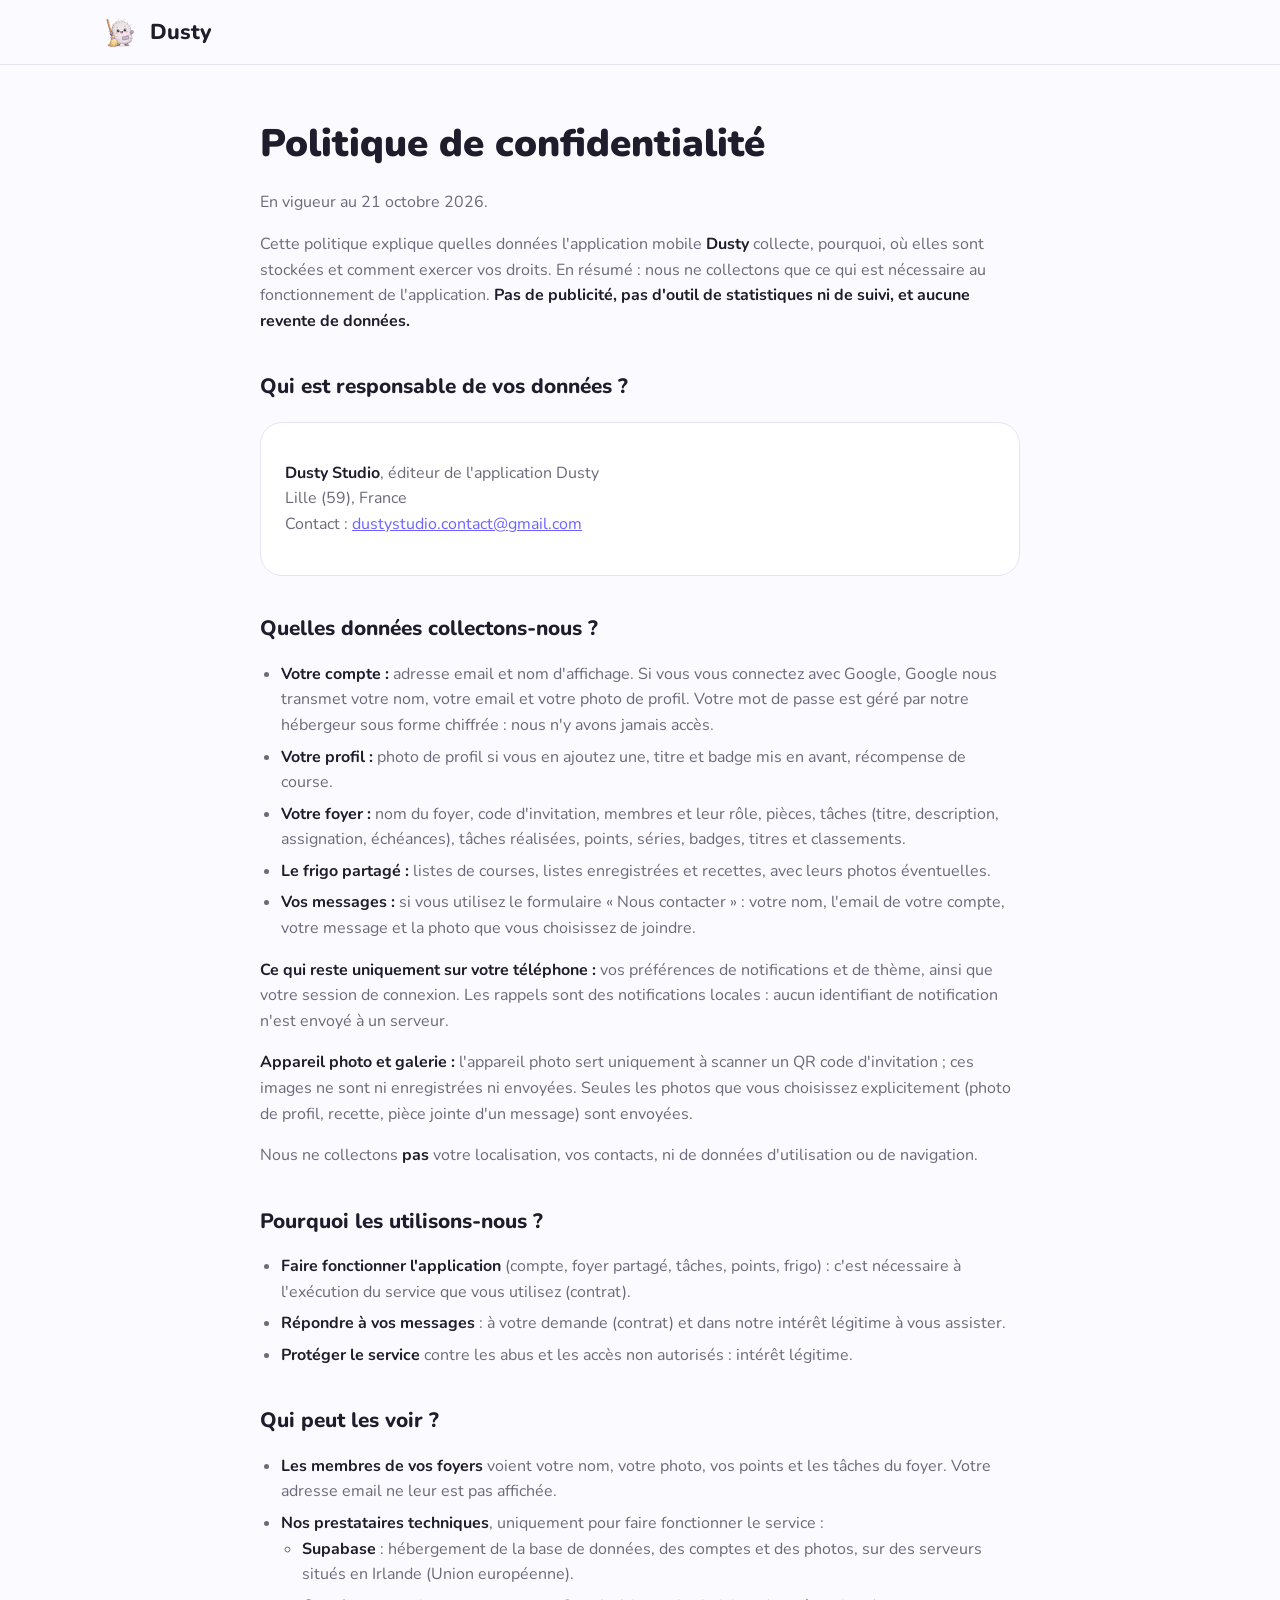
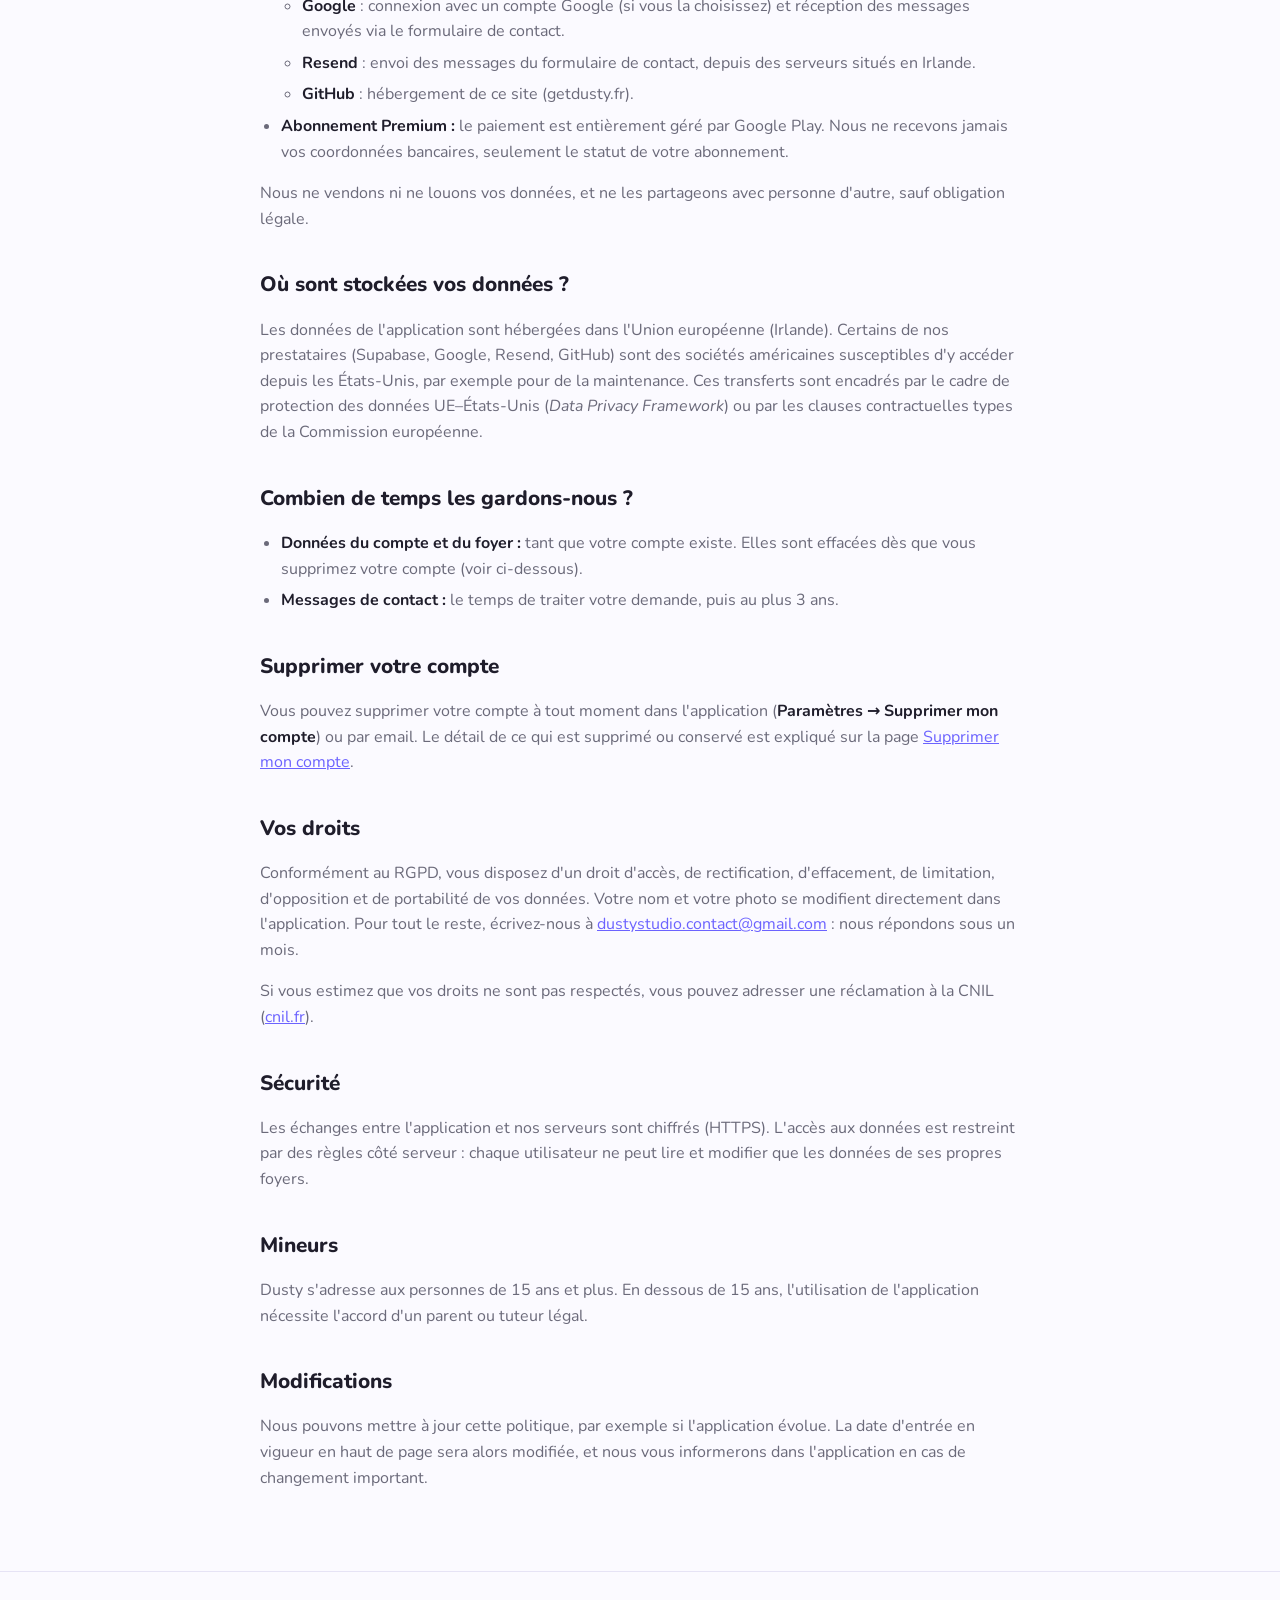
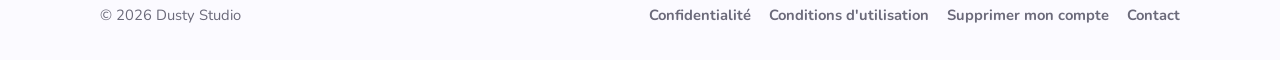
==== commit 37a1916f: "Politique de confidentialité réécrite en français Conforme à ce que fait réellement l'app : données " ====
--- a/privacy-policy.html
+++ b/privacy-policy.html
@@ -1,13 +1,111 @@
-<!DOCTYPE html>
-    <html>
-    <head>
-      <meta charset='utf-8'>
-      <meta name='viewport' content='width=device-width'>
-      <title>Privacy Policy</title>
-      <style> body { font-family: 'Helvetica Neue', Helvetica, Arial, sans-serif; padding:1em; } </style>
-    </head>
-    <body>
-    <strong>Privacy Policy</strong><p>This privacy policy is applicable to the Dusty app for mobile devices, together with any related services operated by Dusty Studio (collectively, the "Application"). Dusty Studio is hereinafter referred to as the "Service Provider".</p><br><strong>Data Controller Information</strong><p>Dusty Studio acts as the Data Controller responsible for the processing of your personal data.</p><ul><li>Name: Dusty Studio</li><li>Address: Lille, 59000</li><li>Email: dustystudio.contact@gmail.com</li></ul><p>For data protection inquiries and to exercise your GDPR rights, please contact the Data Controller using the contact information above.</p><!----><br><strong>What information does the Application obtain and how is it used?</strong><p>The Application and related services acquire the information you supply when you download, access, or register for the service. Registration with the Service Provider is not mandatory. However, you might not be able to use some of the features offered by the service unless you register.</p><p>The Service Provider may also use the information you provide to send important information, required notices, and, where permitted by law, marketing communications.</p><br><strong>Legal basis for processing your personal data</strong><p>Where the GDPR applies, the Service Provider relies on one or more lawful bases to process your personal data, including:</p><ul><li>Contract performance: processing necessary to provide the Application or fulfil a contract with you.</li><li>Consent: where you have given explicit consent to processing, including for marketing, analytics, or optional features. You may withdraw consent at any time without affecting processing that occurred before withdrawal.</li><li>Legitimate interests: where processing is necessary for the Service Provider's specific legitimate interests, such as maintaining network and information security, preventing fraud and abuse, or improving the Application's core functionality through analytics, provided those interests are not overridden by your data protection rights or fundamental freedoms.</li><li>Legal obligation: to comply with laws or government requests.</li></ul><br><strong>Cookies and similar technologies</strong><p>The Application or its third-party SDKs may use cookies, SDKs, pixels, and similar technologies to support functionality, analytics, and service delivery. Where required by law, the Service Provider will obtain your consent before using non-essential tracking technologies.</p><br><strong>Automated decision-making and profiling</strong><p>If the Application uses automated decision-making, including profiling, that produces legal effects concerning you or similarly significantly affects you, you have the right to request human review, express your point of view, and contest the decision. Information about the logic involved and the likely consequences of that processing will be provided where required by law.</p><br><strong>What information does the Application collect automatically?</strong><p>In addition, the Application may collect certain information automatically, including, but not limited to, the type of mobile device you use, your mobile device's unique device ID, the IP address of your mobile device, your mobile operating system, the type of mobile Internet browsers you use, and information about the way you use the Application.</p><br><strong>Does the Application collect precise real time location information of the device?</strong><p>This Application does not gather precise information about the location of your mobile device.</p><!----><br><strong>Does the Application use Artificial Intelligence (AI) technologies?</strong><p>The Application does not use Artificial Intelligence (AI) technologies to process your data or provide features.</p><!----><br><strong>Do third parties see and/or have access to information obtained by the Application?</strong><p>Only aggregated, anonymized data is periodically transmitted to external services to aid the Service Provider in improving the Application and their service. The Service Provider may share your information with third parties in the ways that are described in this privacy statement.</p><br><strong>International Data Transfers</strong><p>The Service Provider or its third-party service providers may transfer personal data outside the European Economic Area (EEA). Where such transfers occur, the Service Provider will use an appropriate transfer mechanism required by GDPR Chapter V.</p><ul><li>Adequacy decisions by the European Commission</li><li>Standard Contractual Clauses (SCCs) approved by the European Commission</li><li>Other safeguards or derogations recognized under GDPR Chapter V, including consent where legally permitted</li></ul><p>Countries outside the EEA may not provide the same level of data protection as the EEA. Where required by law, the Service Provider will apply appropriate safeguards and obtain any consent required for the transfer.</p><div><br><p>Please note that the Application utilizes third-party services that have their own Privacy Policy about handling data. Below are the links to the Privacy Policy of the third-party service providers used by the Application:</p><ul><li><a href="https://www.google.com/policies/privacy/" target="_blank" rel="noopener noreferrer">Google Play Services</a></li></ul></div><p>The Service Provider may disclose User Provided and Automatically Collected Information:</p><ul><li>as required by law, such as to comply with a subpoena, or similar legal process;</li><li>when they believe in good faith that disclosure is necessary to protect their rights, protect your safety or the safety of others, investigate fraud, or respond to a government request;</li><li>with their trusted services providers who work on their behalf, do not have an independent use of the information the Service Provider discloses to them, and have agreed to adhere to the rules set forth in this privacy statement.</li></ul><p></p><p>Where the GDPR applies, the Service Provider enters into Data Processing Agreements (DPAs) with third-party service providers that process personal data on its behalf, as required by Article 28 of the GDPR. These DPAs impose the same data protection obligations on those service providers as described in this Privacy Policy.</p><br><strong>What are my opt-out rights?</strong><div><p>You can stop further collection of information from your mobile device by uninstalling the Application. Uninstalling will stop the Application from collecting data from your device, but it does not automatically delete information that has already been transmitted to the Service Provider or to third parties.</p></div><!----><p>To request deletion of your personal data, withdraw consent, or exercise any of your rights, contact the Service Provider at dustystudio.contact@gmail.com.</p><br><strong>What is the data retention policy and how can you manage your information?</strong><p>The Service Provider retains personal data based on its necessity for the stated purposes:</p><ul><li>User Provided Data: Retained for the duration of your use of the Application plus 12 months thereafter, unless longer retention is required by law</li><li>Automatically Collected Data: Retained for up to 24 months from collection, unless longer retention is required for legal compliance or security purposes</li><li>Aggregated and Anonymized Data: Retained indefinitely as it no longer identifies you</li><li>Data required for legal compliance: Retained as long as required by applicable law</li></ul><p>You have the right to request deletion of your personal data at any time, except where retention is required by law. If you'd like the Service Provider to delete User Provided Data that you have provided via the Application, please contact them at dustystudio.contact@gmail.com and they will respond within the time required by applicable law. Please note that some User Provided Data may be required in order for the Application to function properly.</p><br><strong>How does the Application address children's privacy?</strong><p>The Application is not intended for children under 16 years of age, or where a higher age of digital consent is established under applicable law. The Service Provider does not knowingly solicit data from children or market the Application to them.</p><div><br><p>Where parental or guardian consent is required under applicable law, the Application is not intended for use without that consent. The Service Provider does not knowingly collect personally identifiable information from children under 16 years of age, or where a higher age of digital consent is established by applicable law, in violation of applicable law. In the event the Service Provider discovers that a child has provided personal information, the Service Provider will immediately delete this from their servers. If you are a parent or guardian and you are aware that your child has provided the Service Provider with personal information, please contact the Service Provider (dustystudio.contact@gmail.com) so that they will be able to take the necessary actions.</p></div><br><strong>How is your information kept secure?</strong><p>The Service Provider is committed to safeguarding the confidentiality of your information. The Service Provider implements physical, electronic, and procedural safeguards to protect information it processes and maintains. For example, access is limited to authorized employees and contractors who need to know that information to operate, develop, or improve the Application. However, no security system can prevent all potential security breaches.</p><br><strong>Data Breach Notification</strong><p>In the event of a personal data breach that poses a risk to your rights and freedoms, the Service Provider will notify the relevant supervisory authority within 72 hours of becoming aware of the breach, as required by applicable law. Where the breach is likely to result in a high risk to your rights and freedoms, the Service Provider will also notify you without undue delay, providing information about the nature of the breach, the categories of data affected, and the measures taken or proposed to address the breach.</p><br><strong>How will you be informed of changes to this Privacy Policy?</strong><p>The Service Provider may update this Privacy Policy from time to time. The Service Provider will notify you of material changes by posting the updated Privacy Policy with an effective date. Where required by law, the Service Provider will seek your consent to material changes before they take effect.</p><br><p>Previous versions of this Privacy Policy will be maintained and made available upon request by contacting the Service Provider at dustystudio.contact@gmail.com.</p><br><p>This privacy policy is effective as of 2026-05-31</p><br><strong>What are your GDPR data protection rights?</strong><p>Under the GDPR, you have the following rights:</p><ul><li>Right of Access: You can request access to your personal data.</li><li>Right to Rectification: You can request correction of inaccurate data.</li><li>Right to Erasure: You can request deletion of your personal data (the "right to be forgotten").</li><li>Right to Restrict Processing: You can request that the Data Controller limits how they use your data.</li><li>Right to Data Portability: You can request a copy of your data in a structured, commonly used, machine-readable format.</li><li>Right to Object: You can object to processing based on legitimate interests. You have an absolute right to object to processing for direct marketing purposes at any time.</li><li>Right to Withdraw Consent: Where processing is based on your consent, you can withdraw it at any time. Withdrawal is as simple as toggling preferences in the Application's settings or contacting the Data Controller.</li><li>Rights Regarding Automated Decision-Making: You have rights related to automated decisions that affect you.</li></ul><p>If you believe your data protection rights have been violated, you have the right to lodge a complaint with your local Data Protection Authority. Contact details for each country's Data Protection Authority can be found at: <a href="https://edpb.ec.europa.eu/about-edpb/members_en" target="_blank" rel="noopener noreferrer">https://edpb.ec.europa.eu/about-edpb/members_en</a></p><p>If you are located in the United Kingdom, you may contact the Information Commissioner's Office at <a href="https://ico.org.uk" target="_blank" rel="noopener noreferrer">https://ico.org.uk</a></p><br><strong>What are your California privacy rights (CCPA/CPRA)?</strong><p>If you are a resident of California, the California Consumer Privacy Act (CCPA) and the California Privacy Rights Act (CPRA) provide you with additional rights regarding your personal information:</p><ul><li>Right to Know: You can request disclosure of the categories and specific pieces of personal information the Service Provider has collected about you.</li><li>Right to Delete: You can request deletion of personal information the Service Provider has collected from you, subject to certain exceptions.</li><li>Right to Correct: You can request correction of inaccurate personal information.</li><li>Right to Opt-Out: You can opt out of the sale or sharing of your personal information for cross-context behavioral advertising.</li><li>Right to Limit Use of Sensitive Personal Information: You can limit the use of your sensitive personal information to essential purposes.</li><li>Right to Non-Discrimination: The Service Provider will not discriminate against you for exercising any of your CCPA/CPRA rights.</li></ul><p>To exercise any of these rights, please contact the Service Provider at dustystudio.contact@gmail.com. The Service Provider will verify your request using the information you provide and respond within the timeframes required by law. You may designate an authorized agent to make a request on your behalf.</p><br><strong>How do you give your consent?</strong><p>Where processing is based on consent, you provide that consent by affirmatively opting in to the relevant feature or action. You may withdraw consent at any time without affecting processing carried out before withdrawal. Processing based on other lawful bases, including contract performance, legitimate interests, or legal obligations, is carried out as described above.</p><br><strong>How can you contact the Data Controller?</strong><p>If you have any questions regarding privacy while using the Application, or have questions about the practices, please contact the Service Provider via email at dustystudio.contact@gmail.com.</p><p>To request deletion of your personal data or to exercise any of your rights, contact the Service Provider using the details provided above. The Service Provider will respond within one month of receiving your request, extendable by up to two months where necessary due to the complexity or volume of requests, as permitted by applicable law.</p><hr><p>This privacy policy page was generated by <a href="https://app-privacy-policy-generator.nisrulz.com/" target="_blank" rel="noopener noreferrer">App Privacy Policy Generator</a></p>
-    </body>
-    </html>
-      
+<!doctype html>
+<html lang="fr">
+<head>
+  <meta charset="utf-8">
+  <meta name="viewport" content="width=device-width, initial-scale=1">
+  <title>Politique de confidentialité — Dusty</title>
+  <meta name="description" content="Quelles données l'application Dusty collecte, pourquoi, où elles sont stockées et comment exercer vos droits.">
+  <meta name="theme-color" content="#6c63ff">
+  <link rel="icon" type="image/png" href="assets/favicon.png">
+  <link rel="preconnect" href="https://fonts.googleapis.com">
+  <link rel="preconnect" href="https://fonts.gstatic.com" crossorigin>
+  <link href="https://fonts.googleapis.com/css2?family=Nunito:wght@400;700;800;900&display=swap" rel="stylesheet">
+  <link rel="stylesheet" href="assets/style.css">
+</head>
+<body>
+  <header class="site-header">
+    <div class="container">
+      <a class="brand" href="./">
+        <img src="assets/dusty-logo.png" alt="" width="40" height="40">
+        Dusty
+      </a>
+    </div>
+  </header>
+
+  <main class="page">
+    <div class="container">
+      <h1>Politique de confidentialité</h1>
+      <p>En vigueur au 21 octobre 2026.</p>
+      <p>Cette politique explique quelles données l'application mobile <strong>Dusty</strong> collecte, pourquoi, où elles sont stockées et comment exercer vos droits. En résumé : nous ne collectons que ce qui est nécessaire au fonctionnement de l'application. <strong>Pas de publicité, pas d'outil de statistiques ni de suivi, et aucune revente de données.</strong></p>
+
+      <h2>Qui est responsable de vos données ?</h2>
+      <div class="card">
+        <p><strong>Dusty Studio</strong>, éditeur de l'application Dusty<br>
+        Lille (59), France<br>
+        Contact : <a href="mailto:dustystudio.contact@gmail.com">dustystudio.contact@gmail.com</a></p>
+      </div>
+
+      <h2>Quelles données collectons-nous ?</h2>
+      <ul>
+        <li><strong>Votre compte :</strong> adresse email et nom d'affichage. Si vous vous connectez avec Google, Google nous transmet votre nom, votre email et votre photo de profil. Votre mot de passe est géré par notre hébergeur sous forme chiffrée : nous n'y avons jamais accès.</li>
+        <li><strong>Votre profil :</strong> photo de profil si vous en ajoutez une, titre et badge mis en avant, récompense de course.</li>
+        <li><strong>Votre foyer :</strong> nom du foyer, code d'invitation, membres et leur rôle, pièces, tâches (titre, description, assignation, échéances), tâches réalisées, points, séries, badges, titres et classements.</li>
+        <li><strong>Le frigo partagé :</strong> listes de courses, listes enregistrées et recettes, avec leurs photos éventuelles.</li>
+        <li><strong>Vos messages :</strong> si vous utilisez le formulaire « Nous contacter » : votre nom, l'email de votre compte, votre message et la photo que vous choisissez de joindre.</li>
+      </ul>
+      <p><strong>Ce qui reste uniquement sur votre téléphone :</strong> vos préférences de notifications et de thème, ainsi que votre session de connexion. Les rappels sont des notifications locales : aucun identifiant de notification n'est envoyé à un serveur.</p>
+      <p><strong>Appareil photo et galerie :</strong> l'appareil photo sert uniquement à scanner un QR code d'invitation ; ces images ne sont ni enregistrées ni envoyées. Seules les photos que vous choisissez explicitement (photo de profil, recette, pièce jointe d'un message) sont envoyées.</p>
+      <p>Nous ne collectons <strong>pas</strong> votre localisation, vos contacts, ni de données d'utilisation ou de navigation.</p>
+
+      <h2>Pourquoi les utilisons-nous ?</h2>
+      <ul>
+        <li><strong>Faire fonctionner l'application</strong> (compte, foyer partagé, tâches, points, frigo) : c'est nécessaire à l'exécution du service que vous utilisez (contrat).</li>
+        <li><strong>Répondre à vos messages</strong> : à votre demande (contrat) et dans notre intérêt légitime à vous assister.</li>
+        <li><strong>Protéger le service</strong> contre les abus et les accès non autorisés : intérêt légitime.</li>
+      </ul>
+
+      <h2>Qui peut les voir ?</h2>
+      <ul>
+        <li><strong>Les membres de vos foyers</strong> voient votre nom, votre photo, vos points et les tâches du foyer. Votre adresse email ne leur est pas affichée.</li>
+        <li><strong>Nos prestataires techniques</strong>, uniquement pour faire fonctionner le service :
+          <ul>
+            <li><strong>Supabase</strong> : hébergement de la base de données, des comptes et des photos, sur des serveurs situés en Irlande (Union européenne).</li>
+            <li><strong>Google</strong> : connexion avec un compte Google (si vous la choisissez) et réception des messages envoyés via le formulaire de contact.</li>
+            <li><strong>Resend</strong> : envoi des messages du formulaire de contact, depuis des serveurs situés en Irlande.</li>
+            <li><strong>GitHub</strong> : hébergement de ce site (getdusty.fr).</li>
+          </ul>
+        </li>
+        <li><strong>Abonnement Premium :</strong> le paiement est entièrement géré par Google Play. Nous ne recevons jamais vos coordonnées bancaires, seulement le statut de votre abonnement.</li>
+      </ul>
+      <p>Nous ne vendons ni ne louons vos données, et ne les partageons avec personne d'autre, sauf obligation légale.</p>
+
+      <h2>Où sont stockées vos données ?</h2>
+      <p>Les données de l'application sont hébergées dans l'Union européenne (Irlande). Certains de nos prestataires (Supabase, Google, Resend, GitHub) sont des sociétés américaines susceptibles d'y accéder depuis les États-Unis, par exemple pour de la maintenance. Ces transferts sont encadrés par le cadre de protection des données UE–États-Unis (<em>Data Privacy Framework</em>) ou par les clauses contractuelles types de la Commission européenne.</p>
+
+      <h2>Combien de temps les gardons-nous ?</h2>
+      <ul>
+        <li><strong>Données du compte et du foyer :</strong> tant que votre compte existe. Elles sont effacées dès que vous supprimez votre compte (voir ci-dessous).</li>
+        <li><strong>Messages de contact :</strong> le temps de traiter votre demande, puis au plus 3 ans.</li>
+      </ul>
+
+      <h2>Supprimer votre compte</h2>
+      <p>Vous pouvez supprimer votre compte à tout moment dans l'application (<strong>Paramètres → Supprimer mon compte</strong>) ou par email. Le détail de ce qui est supprimé ou conservé est expliqué sur la page <a href="supprimer-mon-compte.html">Supprimer mon compte</a>.</p>
+
+      <h2>Vos droits</h2>
+      <p>Conformément au RGPD, vous disposez d'un droit d'accès, de rectification, d'effacement, de limitation, d'opposition et de portabilité de vos données. Votre nom et votre photo se modifient directement dans l'application. Pour tout le reste, écrivez-nous à <a href="mailto:dustystudio.contact@gmail.com">dustystudio.contact@gmail.com</a> : nous répondons sous un mois.</p>
+      <p>Si vous estimez que vos droits ne sont pas respectés, vous pouvez adresser une réclamation à la CNIL (<a href="https://www.cnil.fr" target="_blank" rel="noopener noreferrer">cnil.fr</a>).</p>
+
+      <h2>Sécurité</h2>
+      <p>Les échanges entre l'application et nos serveurs sont chiffrés (HTTPS). L'accès aux données est restreint par des règles côté serveur : chaque utilisateur ne peut lire et modifier que les données de ses propres foyers.</p>
+
+      <h2>Mineurs</h2>
+      <p>Dusty s'adresse aux personnes de 15 ans et plus. En dessous de 15 ans, l'utilisation de l'application nécessite l'accord d'un parent ou tuteur légal.</p>
+
+      <h2>Modifications</h2>
+      <p>Nous pouvons mettre à jour cette politique, par exemple si l'application évolue. La date d'entrée en vigueur en haut de page sera alors modifiée, et nous vous informerons dans l'application en cas de changement important.</p>
+    </div>
+  </main>
+
+  <footer class="site-footer">
+    <div class="container">
+      <span>© 2026 Dusty Studio</span>
+      <nav aria-label="Liens légaux">
+        <a href="privacy-policy.html">Confidentialité</a>
+        <a href="terms-and-conditions.html">Conditions d'utilisation</a>
+        <a href="supprimer-mon-compte.html">Supprimer mon compte</a>
+        <a href="mailto:dustystudio.contact@gmail.com">Contact</a>
+      </nav>
+    </div>
+  </footer>
+</body>
+</html>
--- a/assets/style.css
+++ b/assets/style.css
@@ -0,0 +1,268 @@
+:root {
+  --primary: #6c63ff;
+  --primary-strong: #5a50f0;
+  --primary-light: #eef0ff;
+  --tint: #ede9ff;
+  --bg: #fbfaff;
+  --surface: #ffffff;
+  --text: #1f1d2b;
+  --text-muted: #6b6a7a;
+  --border: #e6e3f5;
+  --shadow: 0 10px 30px rgba(108, 99, 255, 0.12);
+  --radius: 22px;
+}
+
+@media (prefers-color-scheme: dark) {
+  :root {
+    --primary: #8f88ff;
+    --primary-strong: #a49eff;
+    --primary-light: #2a2747;
+    --tint: #24213a;
+    --bg: #15141f;
+    --surface: #1d1b2b;
+    --text: #f1f0f7;
+    --text-muted: #a9a7bb;
+    --border: #302d47;
+    --shadow: 0 10px 30px rgba(0, 0, 0, 0.35);
+  }
+}
+
+* { box-sizing: border-box; }
+
+html { scroll-behavior: smooth; }
+
+body {
+  margin: 0;
+  font-family: 'Nunito', system-ui, -apple-system, 'Segoe UI', sans-serif;
+  background: var(--bg);
+  color: var(--text);
+  line-height: 1.6;
+  -webkit-font-smoothing: antialiased;
+}
+
+img { max-width: 100%; height: auto; display: block; }
+
+a { color: var(--primary); }
+
+.container { width: min(1080px, 100% - 32px); margin-inline: auto; }
+
+/* ── Header ─────────────────────────────────────────────── */
+.site-header {
+  position: sticky;
+  top: 0;
+  z-index: 10;
+  background: color-mix(in srgb, var(--bg) 85%, transparent);
+  backdrop-filter: blur(10px);
+  border-bottom: 1px solid var(--border);
+}
+.site-header .container {
+  display: flex;
+  align-items: center;
+  justify-content: space-between;
+  height: 64px;
+}
+.brand {
+  display: flex;
+  align-items: center;
+  gap: 10px;
+  font-weight: 800;
+  font-size: 1.35rem;
+  color: var(--text);
+  text-decoration: none;
+}
+.brand img { width: 40px; height: 40px; }
+.site-nav { display: flex; gap: 22px; }
+.site-nav a {
+  color: var(--text-muted);
+  text-decoration: none;
+  font-weight: 700;
+  font-size: 0.95rem;
+}
+.site-nav a:hover { color: var(--primary); }
+@media (max-width: 640px) { .site-nav { display: none; } }
+
+/* ── Hero ───────────────────────────────────────────────── */
+.hero {
+  background: radial-gradient(ellipse at top, var(--tint), transparent 70%);
+  padding: 56px 0 40px;
+}
+.hero .container {
+  display: grid;
+  grid-template-columns: 1.1fr 0.9fr;
+  align-items: center;
+  gap: 32px;
+}
+.eyebrow {
+  display: inline-block;
+  background: var(--primary-light);
+  color: var(--primary);
+  font-weight: 800;
+  font-size: 0.85rem;
+  padding: 6px 14px;
+  border-radius: 999px;
+  margin-bottom: 18px;
+}
+.hero h1 {
+  font-size: clamp(2.1rem, 5vw, 3.3rem);
+  line-height: 1.12;
+  font-weight: 900;
+  margin: 0 0 18px;
+}
+.hero h1 span { color: var(--primary); }
+.hero p.lead {
+  font-size: 1.15rem;
+  color: var(--text-muted);
+  margin: 0 0 28px;
+  max-width: 34em;
+}
+.hero-art img { width: 100%; max-width: 480px; margin-inline: auto; }
+@media (max-width: 820px) {
+  .hero { padding-top: 32px; }
+  .hero .container { grid-template-columns: 1fr; text-align: center; }
+  .hero p.lead { margin-inline: auto; }
+  .hero-art { order: -1; }
+  .hero-art img { max-width: 300px; }
+  .cta-row { justify-content: center; }
+}
+
+.cta-row { display: flex; flex-wrap: wrap; gap: 12px; align-items: center; }
+.btn {
+  display: inline-flex;
+  align-items: center;
+  gap: 10px;
+  padding: 14px 22px;
+  border-radius: 16px;
+  font-weight: 800;
+  font-size: 1rem;
+  text-decoration: none;
+  border: 2px solid transparent;
+}
+.btn-primary { background: var(--primary); color: #fff; }
+.btn-primary:hover { background: var(--primary-strong); }
+.btn-soon { background: var(--surface); color: var(--text); border-color: var(--border); cursor: default; }
+.btn-soon small { display: block; font-size: 0.72rem; color: var(--text-muted); font-weight: 700; }
+.btn-ghost { color: var(--primary); border-color: var(--primary-light); background: transparent; }
+
+/* ── Sections ───────────────────────────────────────────── */
+section { padding: 64px 0; }
+.section-title { text-align: center; margin-bottom: 40px; }
+.section-title h2 { font-size: clamp(1.7rem, 3.5vw, 2.3rem); font-weight: 900; margin: 0 0 8px; }
+.section-title p { color: var(--text-muted); margin: 0; font-size: 1.05rem; }
+
+.features {
+  display: grid;
+  grid-template-columns: repeat(2, 1fr);
+  gap: 20px;
+}
+@media (max-width: 720px) { .features { grid-template-columns: 1fr; } }
+.feature {
+  background: var(--surface);
+  border: 1px solid var(--border);
+  border-radius: var(--radius);
+  padding: 24px;
+  display: grid;
+  grid-template-columns: 120px 1fr;
+  gap: 18px;
+  align-items: center;
+  box-shadow: var(--shadow);
+}
+.feature img { width: 120px; }
+.feature h3 { margin: 0 0 6px; font-size: 1.2rem; font-weight: 800; }
+.feature p { margin: 0; color: var(--text-muted); }
+@media (max-width: 420px) {
+  .feature { grid-template-columns: 1fr; text-align: center; }
+  .feature img { margin-inline: auto; }
+}
+
+.steps {
+  display: grid;
+  grid-template-columns: repeat(3, 1fr);
+  gap: 20px;
+  counter-reset: step;
+}
+@media (max-width: 720px) { .steps { grid-template-columns: 1fr; } }
+.step {
+  background: var(--primary-light);
+  border-radius: var(--radius);
+  padding: 26px 22px;
+  counter-increment: step;
+}
+.step::before {
+  content: counter(step);
+  display: grid;
+  place-items: center;
+  width: 38px;
+  height: 38px;
+  border-radius: 50%;
+  background: var(--primary);
+  color: #fff;
+  font-weight: 900;
+  margin-bottom: 12px;
+}
+.step h3 { margin: 0 0 6px; font-size: 1.1rem; font-weight: 800; }
+.step p { margin: 0; color: var(--text-muted); }
+
+.premium {
+  background: var(--surface);
+  border: 2px solid var(--primary);
+  border-radius: 28px;
+  padding: 36px;
+  display: grid;
+  grid-template-columns: 1fr auto;
+  gap: 28px;
+  align-items: center;
+  box-shadow: var(--shadow);
+}
+.premium h2 { margin: 0 0 6px; font-size: 1.8rem; font-weight: 900; }
+.premium > div > p { margin: 0 0 16px; color: var(--text-muted); }
+.premium ul { margin: 0; padding: 0; list-style: none; display: grid; gap: 8px; }
+.premium li { display: flex; gap: 10px; font-weight: 700; }
+.premium li::before { content: '✦'; color: var(--primary); }
+.premium img { width: 200px; }
+@media (max-width: 720px) {
+  .premium { grid-template-columns: 1fr; text-align: center; padding: 28px 22px; }
+  .premium ul { justify-items: center; }
+  .premium img { margin-inline: auto; width: 160px; }
+}
+
+/* ── Pages de contenu (suppression de compte...) ───────── */
+.page { padding: 48px 0 64px; }
+.page .container { max-width: 760px; }
+.page h1 { font-size: clamp(1.8rem, 4vw, 2.4rem); font-weight: 900; margin: 0 0 12px; }
+.page h2 { font-size: 1.3rem; font-weight: 800; margin: 36px 0 10px; }
+.page p, .page li { color: var(--text-muted); }
+.page strong { color: var(--text); }
+.page ol, .page ul { padding-left: 1.3em; }
+.page li { margin-bottom: 6px; }
+.card {
+  background: var(--surface);
+  border: 1px solid var(--border);
+  border-radius: var(--radius);
+  padding: 22px 24px;
+  margin: 18px 0;
+}
+.callout {
+  background: var(--primary-light);
+  border-radius: 16px;
+  padding: 16px 20px;
+  margin: 18px 0;
+}
+.callout p { margin: 0; color: var(--text); }
+.page-illustration { width: 180px; margin: 0 auto 12px; }
+
+/* ── Footer ─────────────────────────────────────────────── */
+.site-footer {
+  border-top: 1px solid var(--border);
+  padding: 32px 0;
+  color: var(--text-muted);
+  font-size: 0.92rem;
+}
+.site-footer .container {
+  display: flex;
+  flex-wrap: wrap;
+  justify-content: space-between;
+  gap: 16px;
+}
+.site-footer nav { display: flex; flex-wrap: wrap; gap: 18px; }
+.site-footer a { color: var(--text-muted); text-decoration: none; font-weight: 700; }
+.site-footer a:hover { color: var(--primary); }
